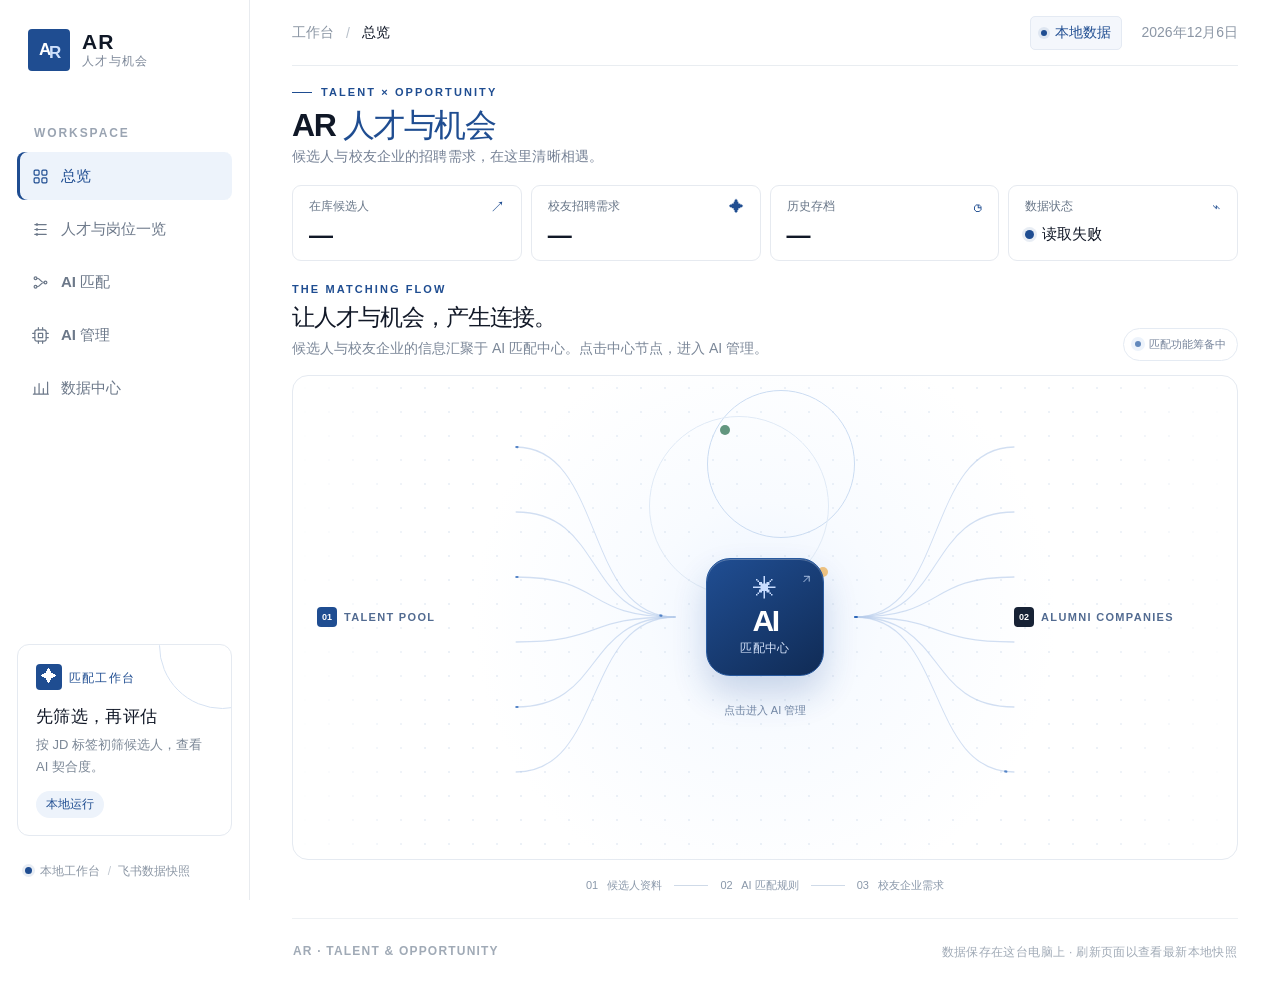
==== web/index.html @ 86b63c4d "核心部分已实现" ====
<!doctype html>
<html lang="zh-CN">
<head>
  <meta charset="utf-8">
  <meta name="viewport" content="width=device-width, initial-scale=1">
  <meta name="theme-color" content="#ffffff">
  <title>AR · 人才与机会</title>
  <meta name="description" content="在本地浏览飞书多维表格中的候选人与校友招聘需求。">
  <link rel="icon" href="favicon.svg" type="image/svg+xml">
  <link rel="stylesheet" href="styles.css">
  <link rel="stylesheet" href="theme.css">
  <script src="data.js" defer></script>
  <script src="app.js" defer></script>
  <script src="match.js" defer></script>
</head>
<body>
  <div class="app-shell">
    <aside class="sidebar" aria-label="站点导航">
      <div class="brand">
        <div class="brand-mark" aria-hidden="true"><span>A</span><span>R</span></div>
        <div class="brand-copy"><strong>AR</strong><span>人才与机会</span></div>
      </div>

      <div class="sidebar-section-label">WORKSPACE</div>
      <nav class="side-nav" aria-label="主要导航">
        <button class="nav-item active" id="navOverview" type="button" aria-current="page">
          <svg viewBox="0 0 24 24" aria-hidden="true"><rect x="3" y="3" width="7" height="7" rx="1.5"/><rect x="14" y="3" width="7" height="7" rx="1.5"/><rect x="3" y="14" width="7" height="7" rx="1.5"/><rect x="14" y="14" width="7" height="7" rx="1.5"/></svg>
          <span>总览</span>
        </button>
        <button class="nav-item" id="navDirectory" type="button">
          <svg viewBox="0 0 24 24" aria-hidden="true"><path d="M4 5h16M4 12h16M4 19h16"/><circle cx="7" cy="5" r="1"/><circle cx="7" cy="12" r="1"/><circle cx="7" cy="19" r="1"/></svg>
          <span>人才与岗位一览</span>
        </button>
        <button class="nav-item" id="navMatch" type="button">
          <svg viewBox="0 0 24 24" aria-hidden="true"><circle cx="5" cy="6" r="2"/><circle cx="5" cy="18" r="2"/><circle cx="19" cy="12" r="2"/><path d="M7 6c5 0 5 6 10 6M7 18c5 0 5-6 10-6"/></svg>
          <span>AI 匹配</span>
        </button>
        <button class="nav-item" id="navAI" type="button">
          <svg viewBox="0 0 24 24" aria-hidden="true"><rect x="4" y="4" width="16" height="16" rx="3"/><path d="M9 9h6v6H9zM9 1v3M15 1v3M9 20v3M15 20v3M1 9h3M1 15h3M20 9h3M20 15h3"/></svg>
          <span>AI 管理</span>
        </button>
        <button class="nav-item" id="navData" type="button">
          <svg viewBox="0 0 24 24" aria-hidden="true"><path d="M4 20V10M10 20V5M16 20v-8M22 20V3M2 20h21"/></svg>
          <span>数据中心</span>
        </button>
      </nav>

      <div class="sidebar-bottom">
        <div class="future-card"><span class="future-icon" aria-hidden="true">✦</span><span class="future-label">匹配工作台</span><strong>先筛选，再评估</strong><p>按 JD 标签初筛候选人，查看 AI 契合度。</p><span class="future-pill">本地运行</span></div>
        <div class="sidebar-foot"><span class="live-dot"></span> 本地工作台 <span class="foot-separator">/</span> 飞书数据快照</div>
      </div>
    </aside>

    <main class="main-content" id="mainContent">
      <header class="topbar"><div class="breadcrumb"><span>工作台</span><span class="breadcrumb-slash">/</span><strong>总览</strong></div><div class="topbar-right"><span class="local-tag"><span class="live-dot"></span> 本地数据</span><span class="today" id="todayLabel"></span></div></header>

      <div id="overviewView" class="page-view">
      <section class="intro" aria-labelledby="pageTitle">
        <div class="intro-overline"><span class="overline-rule"></span> TALENT × OPPORTUNITY</div>
        <div class="intro-content"><div><h1 id="pageTitle">AR <em>人才与机会</em></h1><p>候选人与校友企业的招聘需求，在这里清晰相遇。</p></div></div>
      </section>

      <section class="metrics" aria-label="数据概览">
        <div class="metric"><div class="metric-top"><span>在库候选人</span><span class="metric-symbol candidate-symbol" aria-hidden="true">↗</span></div><div class="metric-value" id="metricCandidates">—</div><div class="metric-foot">当前收集表</div></div>
        <div class="metric"><div class="metric-top"><span>校友招聘需求</span><span class="metric-symbol job-symbol" aria-hidden="true">✦</span></div><div class="metric-value" id="metricJobs">—</div><div class="metric-foot">校友 JD 收集表</div></div>
        <div class="metric"><div class="metric-top"><span>历史存档</span><span class="metric-symbol archive-symbol" aria-hidden="true">◷</span></div><div class="metric-value" id="metricArchive">—</div><div class="metric-foot">旧版候选人表</div></div>
        <div class="metric metric-sync"><div class="metric-top"><span>数据状态</span><span class="sync-wave" aria-hidden="true">⌁</span></div><div class="sync-state"><span class="sync-dot"></span><strong id="syncState">正在载入</strong></div><div class="metric-foot" id="syncTime">从本地快照读取</div></div>
      </section>

      <section class="flow-section" aria-labelledby="flowTitle">
        <div class="flow-heading"><div><div class="section-kicker">THE MATCHING FLOW</div><h2 id="flowTitle">让人才与机会，产生连接。</h2><p>候选人与校友企业的信息汇聚于 AI 匹配中心。点击中心节点，进入 AI 管理。</p></div><span class="flow-status"><span class="flow-status-dot"></span> 匹配功能筹备中</span></div>
        <div class="flow-canvas" aria-label="候选人、AI 匹配中心与校友企业的流程示意">
          <div class="flow-grid" aria-hidden="true"></div>
          <div class="flow-column flow-column-left"><div class="flow-column-label"><span class="flow-mini-symbol">01</span> TALENT POOL <span id="flowCandidateTotal"></span></div><div id="flowCandidateNodes" class="flow-node-list"></div></div>
          <svg class="flow-lines flow-lines-left" viewBox="0 0 260 410" preserveAspectRatio="none" aria-hidden="true"><path class="flow-line" d="M0 35 C 145 35, 110 205, 260 205"/><path class="flow-line" d="M0 100 C 145 100, 110 205, 260 205"/><path class="flow-line" d="M0 165 C 145 165, 110 205, 260 205"/><path class="flow-line" d="M0 230 C 145 230, 110 205, 260 205"/><path class="flow-line" d="M0 295 C 145 295, 110 205, 260 205"/><path class="flow-line" d="M0 360 C 145 360, 110 205, 260 205"/><path class="flow-pulse" d="M0 35 C 145 35, 110 205, 260 205"/><path class="flow-pulse delay-1" d="M0 165 C 145 165, 110 205, 260 205"/><path class="flow-pulse delay-2" d="M0 295 C 145 295, 110 205, 260 205"/></svg>
          <div class="flow-center"><div class="ai-orbit orbit-one"></div><div class="ai-orbit orbit-two"></div><button class="ai-core" id="openPrompt" type="button" aria-label="打开 AI 管理页面"><span class="ai-core-icon" aria-hidden="true">✳</span><strong>AI</strong><span>匹配中心</span><svg viewBox="0 0 24 24" aria-hidden="true"><path d="M7 17 17 7M8 7h9v9"/></svg></button><div class="ai-core-caption">点击进入 AI 管理</div></div>
          <svg class="flow-lines flow-lines-right" viewBox="0 0 260 410" preserveAspectRatio="none" aria-hidden="true"><path class="flow-line" d="M0 205 C 150 205, 115 35, 260 35"/><path class="flow-line" d="M0 205 C 150 205, 115 100, 260 100"/><path class="flow-line" d="M0 205 C 150 205, 115 165, 260 165"/><path class="flow-line" d="M0 205 C 150 205, 115 230, 260 230"/><path class="flow-line" d="M0 205 C 150 205, 115 295, 260 295"/><path class="flow-line" d="M0 205 C 150 205, 115 360, 260 360"/><path class="flow-pulse delay-1" d="M0 205 C 150 205, 115 100, 260 100"/><path class="flow-pulse delay-2" d="M0 205 C 150 205, 115 230, 260 230"/><path class="flow-pulse" d="M0 205 C 150 205, 115 360, 260 360"/></svg>
          <div class="flow-column flow-column-right"><div class="flow-column-label"><span class="flow-mini-symbol">02</span> ALUMNI COMPANIES <span id="flowJobTotal"></span></div><div id="flowJobNodes" class="flow-node-list"></div></div>
        </div>
        <div class="flow-caption"><span>01 &nbsp; 候选人资料</span><span class="flow-caption-rule"></span><span>02 &nbsp; AI 匹配规则</span><span class="flow-caption-rule"></span><span>03 &nbsp; 校友企业需求</span></div>
      </section>
      </div>

      <div id="directoryView" class="page-view" hidden>

      <section class="workspace-head" aria-labelledby="workspaceTitle"><div><div class="section-kicker">EXPLORE THE DATA</div><h2 id="workspaceTitle">人才与岗位一览</h2><p>浏览已同步到本地的飞书多维表格内容。</p></div><button class="refresh-button" type="button" id="refreshButton" title="检查飞书是否有更新"><svg viewBox="0 0 24 24" aria-hidden="true"><path d="M20 11a8 8 0 1 0-2 6M20 4v7h-7"/></svg><span class="refresh-label">检查飞书更新</span></button></section>

      <div class="notice" id="missingNotice" role="status" hidden></div>
      <div class="sync-feedback" id="syncFeedback" role="status" hidden></div>

      <section class="directory" aria-label="候选人与校友 JD">
        <div class="directory-panel candidates-panel" id="candidatesPanel">
          <div class="panel-heading"><div class="panel-heading-main"><span class="panel-icon candidate-icon" aria-hidden="true"><svg viewBox="0 0 24 24"><circle cx="12" cy="8" r="3.6"/><path d="M5.5 20c.6-3.5 2.8-5.4 6.5-5.4s5.9 1.9 6.5 5.4"/></svg></span><div><div class="panel-eyebrow">TALENT POOL</div><h3>候选人 <span class="heading-count" id="candidateHeadingCount">0</span></h3></div></div><div class="panel-heading-desc">发现有潜力的下一位伙伴</div></div>
          <div class="panel-controls"><div class="segmented" role="group" aria-label="候选人数据来源"><button type="button" class="segment active" data-candidate-tab="current" aria-pressed="true">当前候选人</button><button type="button" class="segment" data-candidate-tab="archive" aria-pressed="false">历史存档</button></div><label class="search-box"><svg viewBox="0 0 24 24" aria-hidden="true"><circle cx="10.8" cy="10.8" r="6.3"/><path d="m16 16 5 5"/></svg><input id="candidateSearch" type="search" placeholder="搜索姓名、地点、岗位…" autocomplete="off" aria-label="搜索候选人"></label></div>
          <div class="result-line"><span id="candidateResultLabel">正在加载</span><span class="result-dash"></span><span>点击卡片查看详情</span></div>
          <div class="card-list" id="candidateList"></div>
        </div>

        <div class="directory-panel jobs-panel" id="jobsPanel">
          <div class="panel-heading"><div class="panel-heading-main"><span class="panel-icon job-icon" aria-hidden="true"><svg viewBox="0 0 24 24"><rect x="4" y="7" width="16" height="13" rx="2"/><path d="M8.5 7V5.5a2 2 0 0 1 2-2h3a2 2 0 0 1 2 2V7M4 12.5h16"/></svg></span><div><div class="panel-eyebrow">ALUMNI OPPORTUNITIES</div><h3>校友 JD <span class="heading-count" id="jobHeadingCount">0</span></h3></div></div><div class="panel-heading-desc">来自校友企业的真实机会</div></div>
          <div class="panel-controls"><div class="job-filter-label"><span class="filter-line"></span>招聘需求列表</div><label class="search-box"><svg viewBox="0 0 24 24" aria-hidden="true"><circle cx="10.8" cy="10.8" r="6.3"/><path d="m16 16 5 5"/></svg><input id="jobSearch" type="search" placeholder="搜索公司、岗位、关键词…" autocomplete="off" aria-label="搜索校友 JD"></label></div>
          <div class="result-line"><span id="jobResultLabel">正在加载</span><span class="result-dash"></span><span>点击卡片查看详情</span></div>
          <div class="card-list" id="jobList"></div>
        </div>
      </section>
      </div>

      <div id="aiView" class="page-view ai-view" hidden>
        <section class="section-hero"><div class="section-kicker">AI WORKSPACE / CONFIGURATION</div><h1>AI 管理<span class="hero-blue-dot">.</span></h1><p>配置模型连接，并集中维护所有岗位的匹配规则。</p></section>
        <div class="ai-management-layout">
          <section class="ai-connection-card" aria-labelledby="aiConnectionTitle">
            <div class="ai-card-head"><span class="ai-card-number">01</span><div><h2 id="aiConnectionTitle">接入模型</h2><p>连接你的 AI 服务，选择用于后续分析的模型。</p></div></div>
            <form id="aiConfigForm" autocomplete="off">
              <label class="ai-field-label" for="aiBaseUrl">API 基础地址 <span>Base URL</span></label><input id="aiBaseUrl" class="ai-field" type="url" placeholder="https://你的服务域名/v1" spellcheck="false" autocomplete="url"><p class="ai-field-note">填写服务商提供的基础地址，通常以 /v1 结尾。</p>
              <label class="ai-field-label" for="aiApiKey">API Key <span id="aiKeyState" class="ai-key-state">未配置</span></label><div class="ai-key-wrap"><input id="aiApiKey" class="ai-field" type="password" placeholder="输入密钥以保存或替换" spellcheck="false" autocomplete="new-password"><button id="aiKeyToggle" type="button" aria-label="显示或隐藏 API Key">显示</button></div><p class="ai-field-note">密钥存入 Windows 凭据管理器，网页不会回显已保存的密钥。</p><label class="ai-clear-key"><input id="aiClearKey" type="checkbox">清除已保存的 API Key</label>
              <div class="ai-model-header"><label class="ai-field-label" for="aiModelSelect">选择模型 <span>Model ID</span></label><button id="aiFetchModels" type="button">获取模型列表 ↗</button></div><select id="aiModelSelect" class="ai-field"><option value="">请选择模型</option></select><button id="aiManualModelToggle" class="ai-manual-link" type="button">手动填写模型 ID</button><input id="aiManualModel" class="ai-field ai-manual-model" type="text" placeholder="输入服务商提供的模型 ID" spellcheck="false" maxlength="200" hidden><p class="ai-field-note">获取列表只读取模型目录，不发送候选人或 JD 数据。</p>
              <button id="aiConfigSave" class="ai-primary-button" type="submit">保存连接设置 <span aria-hidden="true">↗</span></button><div id="aiConfigStatus" class="ai-config-status" role="status"></div>
            </form>
          </section>
  <section class="prompt-dialog" id="promptDialog" aria-labelledby="promptTitle">
    <div class="prompt-dialog-inner">
      <div class="prompt-top"><span class="prompt-mark">✳</span></div>
      <div class="section-kicker">AI MATCHING / PROMPT STUDIO</div>
      <h2 id="promptTitle">为每条 JD 定义匹配规则。</h2>
      <p class="prompt-lead">最终提示词 = 公共提示词 + 当前 JD 专属提示词 + 飞书 JD 原文。进入岗位匹配工作台后，可对初筛候选人进行 AI 评估。</p>
      <div class="prompt-job-picker"><label for="promptJobSelect">当前岗位 JD</label><select id="promptJobSelect" aria-describedby="promptJobHint"></select><p id="promptJobHint">同一家企业的不同岗位分别保存专属提示词。</p></div>
      <div class="prompt-section-list">
        <section class="prompt-section"><div class="prompt-section-head"><span class="prompt-step">01</span><div><h3>公共提示词</h3><p>对所有岗位生效，用来定义统一的匹配原则与输出格式。</p></div><span class="prompt-scope">所有 JD 共用</span></div><textarea id="promptGlobalText" class="prompt-editor" spellcheck="false" aria-label="公共提示词"></textarea></section>
        <section class="prompt-section"><div class="prompt-section-head"><span class="prompt-step">02</span><div><h3>JD 专属提示词</h3><p>只对上方选中的这一条岗位 JD 生效，不与同企业其他岗位共用。</p></div><span class="prompt-scope">当前 JD 专用</span></div><textarea id="promptJobText" class="prompt-editor prompt-job-editor" spellcheck="false" placeholder="例如：这个岗位特别看重的经历、需要优先核实的条件……" aria-label="当前 JD 专属提示词"></textarea></section>
        <section class="prompt-section"><div class="prompt-section-head"><span class="prompt-step">03</span><div><h3>飞书 JD 原文</h3><p>直接读取本地同步的岗位内容；这里仅供核对，不能修改来源数据。</p></div><span class="prompt-scope prompt-scope-readonly">自动读取 · 只读</span></div><div class="prompt-source" id="promptJdSource" tabindex="0"></div><div class="prompt-split-tools"><button id="promptSplitToggle" type="button">同一栏有多个岗位？手动拆分 <span aria-hidden="true">↗</span></button><div id="promptSplitPanel" hidden><p>复制下一条岗位标题或其他独特开头文字，系统会从该位置拆成独立 JD，不修改飞书原文。</p><div class="prompt-split-row"><input id="promptSplitMarker" type="text" placeholder="粘贴下一条岗位的开头文字" aria-label="下一条岗位的开头文字"><button id="promptSplitApply" type="button">确认拆分</button></div><div class="prompt-split-status" id="promptSplitStatus" role="status"></div></div></div></section>
      </div>
      <details class="prompt-preview" id="promptPreview"><summary>查看最终拼接预览 <span>01 + 02 + 03</span></summary><pre id="promptCombined"></pre></details>
      <div class="prompt-actions"><span class="prompt-save-status" id="promptSaveStatus" role="status">修改仅保存在本机浏览器</span><button class="prompt-save" id="promptSave" type="button">保存设置 <span aria-hidden="true">↗</span></button></div>
    </div>
  </section>
        </div>
        <section class="tag-rules-card" id="tagRulesCard" aria-labelledby="tagRulesTitle"><div class="match-card-heading"><span class="ai-card-number">03</span><div><h2 id="tagRulesTitle">AI 打标签规则</h2><p>分别定义允许输出的标签和判定依据。规则变化后，再次检查标签时会重新分析。</p></div></div><div class="tag-rules-grid"><div class="tag-rule-column"><div class="tag-rule-column-head"><h3>候选人标签</h3><button id="candidateAddCategory" type="button" class="match-outline-button">＋ 新增分类</button></div><div id="candidateCategoryEditor" class="tag-category-editor"></div><label for="candidateTagInstructions">判定规则 <span>告诉 AI 如何归类；无证据时留空</span></label><textarea id="candidateTagInstructions" class="ai-field tag-rule-instructions" maxlength="3000"></textarea></div><div class="tag-rule-column"><div class="tag-rule-column-head"><h3>JD 标签</h3><button id="jobAddCategory" type="button" class="match-outline-button">＋ 新增分类</button></div><div id="jobCategoryEditor" class="tag-category-editor"></div><label for="jobTagInstructions">判定规则 <span>说明如何从岗位要求识别方向</span></label><textarea id="jobTagInstructions" class="ai-field tag-rule-instructions" maxlength="3000"></textarea></div></div><p class="tag-rules-hint">分类名称和标签内容都可修改。JD 与候选人的同名分类会用于自动初筛；每类中满足任一标签，不同类需同时满足。</p><div class="tag-rules-actions"><span id="tagRulesStatus" role="status">标签规则仅保存在当前浏览器</span><button id="tagRulesSave" type="button" class="prompt-save">保存标签规则 ↗</button></div></section>
      </div>

      <div id="matchView" class="page-view match-view" hidden>
        <section class="section-hero match-hero"><div class="section-kicker">AI MATCHING / JD WORKSPACE</div><h1>岗位匹配<span class="hero-blue-dot">.</span></h1><p id="matchJobLabel">选择一条 JD，先筛选，再对候选人进行 AI 评估。</p></section>
        <div class="match-toolbar"><button id="matchChangeJob" type="button" class="match-quiet-button">← 更换 JD</button><span id="matchJobTagStatus" class="match-toolbar-status">JD 标签待检查</span><button id="matchTagJob" type="button" class="match-outline-button">AI 为此 JD 打标签</button><button id="matchTagCandidates" type="button" class="match-outline-button">检查并补齐候选人标签</button><button id="matchApplyJobTags" type="button" class="match-outline-button">按 JD 标签初筛</button><button id="matchEditTagRules" type="button" class="match-outline-button">编辑标签规则 ↗</button></div>
        <div id="matchProgress" class="match-progress" role="status" hidden></div>
        <details id="matchTagProgressPanel" class="match-tag-progress" hidden><summary>查看打标签进度 <span id="matchTagProgressSummary">尚未开始</span></summary><div class="match-tag-progress-body"><div class="match-tag-progress-track"><progress id="matchTagProgressBar" max="1" value="0"></progress><strong id="matchTagProgressFraction">0 / 0</strong></div><p id="matchTagProgressCurrent">等待开始</p><div class="match-tag-progress-actions"><button id="matchStopTagging" type="button" class="match-stop-button" disabled>停止打标签</button><span>停止后不再请求后续记录；已发出的服务端请求可能仍会完成。</span></div><ol id="matchTagProgressLog" aria-label="打标签记录"></ol></div></details>
        <details id="matchEvalProgressPanel" class="match-tag-progress" hidden><summary>查看 AI 评估进度 <span id="matchEvalProgressSummary">尚未开始</span></summary><div class="match-tag-progress-body"><div class="match-tag-progress-track"><progress id="matchEvalProgressBar" max="1" value="0"></progress><strong id="matchEvalProgressFraction">0 / 0</strong></div><p id="matchEvalProgressCurrent">等待开始</p><div class="match-tag-progress-actions"><button id="matchStopEvaluation" type="button" class="match-stop-button" disabled>停止评估</button><span>停止后不再评估后续候选人；已发出的服务端请求可能仍会完成。</span></div><ol id="matchEvalProgressLog" aria-label="AI 评估记录"></ol></div></details>
        <div class="match-workspace">
          <aside class="match-filter-card"><div class="match-card-heading"><span class="ai-card-number">01</span><div><h2>代码初筛</h2><p>设置条件，即时从候选人库筛选。</p></div></div><label class="ai-field-label" for="matchKeyword">关键词</label><input id="matchKeyword" class="ai-field" type="search" placeholder="姓名、意向、标签…" autocomplete="off"><div id="matchFilterGroups"></div><button id="matchResetFilters" type="button" class="match-reset-button">清空条件</button><div class="match-filter-note">每类中满足任一标签；不同类别同时满足。未打标签的候选人不会命中标签条件。</div></aside>
          <section class="match-results-card"><div class="match-results-head"><div><div class="section-kicker">CANDIDATE SHORTLIST</div><h2>初筛结果 <span id="matchCount">0</span></h2><p>勾选候选人后，按当前 JD 的三段提示词进行深度评估。</p></div><button id="matchEvaluate" class="ai-primary-button" type="button">AI 评估所选 <span id="matchSelectedCount">0</span> 人 ↗</button></div><div class="match-table-wrap"><table class="match-table"><thead><tr><th><input id="matchSelectAll" type="checkbox" aria-label="全选当前筛选结果"></th><th>候选人</th><th>AI 标签</th><th>契合程度</th><th>评估依据</th></tr></thead><tbody id="matchRows"></tbody></table></div><div class="match-results-foot">星级是 AI 辅助判断；结果仅保存在本机，当前不会推送飞书。</div></section>
        </div>
      </div>

      <div id="dataView" class="page-view data-view" hidden>
        <section class="section-hero"><div class="section-kicker">DATA CENTER / PROCESS INSIGHTS</div><h1>数据中心<span class="hero-blue-dot">.</span></h1><p>招聘进程中的触达、反馈与结果，将在这里汇总。</p></section>
        <section class="data-empty-card" aria-labelledby="dataEmptyTitle"><div class="data-empty-art" aria-hidden="true"><span class="data-ring ring-a"></span><span class="data-ring ring-b"></span><span class="data-empty-icon">↗</span></div><div class="data-empty-kicker">THE SIGNALS WILL APPEAR HERE</div><h2 id="dataEmptyTitle">过程数据，正在等待接入。</h2><p>后续可在这里查看飞书机器人推荐后的触达、点击与反馈，以及候选人的筛选、面试和录用进展。</p><div class="data-empty-tags"><span>推荐触达</span><span>点击与反馈</span><span>筛选结果</span><span>面试进展</span></div></section>
      </div>
      <footer class="footer"><span>AR · TALENT & OPPORTUNITY</span><span>数据保存在这台电脑上 · 刷新页面以查看最新本地快照</span></footer>
    </main>
  </div>

  <div class="drawer-backdrop" id="drawerBackdrop" hidden></div>
  <aside class="detail-drawer" id="detailDrawer" aria-label="记录详情" aria-hidden="true" tabindex="-1"><div class="drawer-scroll"><div class="drawer-top"><span class="drawer-overline" id="drawerOverline">RECORD DETAIL</span><button class="drawer-close" type="button" id="drawerClose" aria-label="关闭详情"><svg viewBox="0 0 24 24" aria-hidden="true"><path d="M5 5l14 14M19 5 5 19"/></svg></button></div><div id="drawerContent"></div></div></aside>

  <div id="matchLaunchBackdrop" class="prompt-backdrop" hidden></div>
  <section id="matchLaunchModal" class="match-launch-modal" role="dialog" aria-modal="true" aria-labelledby="matchLaunchTitle" hidden><div class="match-launch-inner"><div class="prompt-top"><span class="prompt-mark">✳</span><button id="matchLaunchClose" type="button" class="prompt-close" aria-label="关闭匹配窗口">×</button></div><div class="section-kicker">AI MATCHING / START HERE</div><h2 id="matchLaunchTitle">从一条 JD 开始匹配。</h2><p>确认本次使用的三段提示词，然后进入初筛与深度评估。</p><label class="ai-field-label" for="matchLaunchJob">目标岗位 JD</label><select id="matchLaunchJob" class="ai-field"></select><div class="match-launch-parts"><label for="matchLaunchGlobal"><span>01</span> 公共提示词</label><textarea id="matchLaunchGlobal" class="match-launch-editor" spellcheck="false"></textarea><label for="matchLaunchSpecific"><span>02</span> JD 专属提示词</label><textarea id="matchLaunchSpecific" class="match-launch-editor" spellcheck="false" placeholder="这条岗位特别看重的要求…"></textarea><div class="match-launch-source-title"><span>03</span> 飞书 JD 原文 <small>自动读取 · 只读</small></div><div id="matchLaunchSummary" class="match-launch-summary"></div></div><div class="match-launch-actions"><button id="matchLaunchManage" type="button" class="match-quiet-button">进入 AI 管理 ↗</button><div class="match-launch-right"><span id="matchLaunchSaveStatus" role="status"></span><button id="matchLaunchStart" type="button" class="ai-primary-button">保存并开始匹配 <span aria-hidden="true">↗</span></button></div></div></div></section>

</body>
</html>
---- web/styles.css ----
:root{--ink:#193238;--muted:#72828a;--subtle:#9ba9ac;--line:#e7eae7;--paper:#f5f7f4;--white:#fff;--teal:#247869;--mint:#e6f2ec;--navy:#172e35;--navy2:#203e45;--blue:#eaf0f5;--blue-ink:#416a82;--shadow:0 18px 42px rgba(23,45,49,.07);font-family:"Segoe UI Variable","Segoe UI","Microsoft YaHei UI","Microsoft YaHei",sans-serif;color:var(--ink);font-synthesis:none}
*{box-sizing:border-box}html{scroll-behavior:smooth}body{margin:0;background:var(--paper);min-width:320px}button,input{font:inherit}button{cursor:pointer}svg{width:20px;height:20px;fill:none;stroke:currentColor;stroke-width:1.7;stroke-linecap:round;stroke-linejoin:round}a{color:inherit}button:focus-visible,input:focus-visible,a:focus-visible{outline:3px solid #6cbaaa;outline-offset:3px}
.app-shell{display:flex;min-height:100vh}.sidebar{width:232px;flex:none;background:var(--navy);color:#e9f0ef;min-height:100vh;position:sticky;top:0;align-self:flex-start;display:flex;flex-direction:column;padding:30px 17px 20px;z-index:5}.brand{display:flex;align-items:center;gap:12px;padding:0 11px 58px}.brand-mark{height:42px;width:42px;display:grid;place-items:center;position:relative;background:#e8f3ec;color:#22463e;border-radius:12px;font-weight:850;font-size:17px;letter-spacing:-.14em;transform:rotate(-4deg);box-shadow:0 8px 20px #0d20283b}.brand-mark span:first-child{transform:translateX(-5px)}.brand-mark span:last-child{position:absolute;transform:translate(5px,3px);color:#4b937d}.brand-copy{display:flex;flex-direction:column;gap:1px}.brand-copy strong{font-size:21px;letter-spacing:.05em;line-height:1}.brand-copy span{font-size:10px;color:#95b0ae;letter-spacing:.11em}.sidebar-section-label{font-size:10px;letter-spacing:.16em;font-weight:700;color:#71908e;padding:0 17px;margin-bottom:12px}.side-nav{display:grid;gap:5px}.nav-item{border:0;background:transparent;color:#9db4b5;display:flex;align-items:center;gap:12px;width:100%;min-height:45px;padding:0 15px;text-align:left;border-radius:10px;font-size:13px;font-weight:600;transition:background .18s,color .18s}.nav-item svg{width:17px;height:17px}.nav-item:hover{background:#28454c;color:#fff}.nav-item.active{background:#315750;color:#f6fbf6;box-shadow:inset 3px 0 #a7d9c0}.nav-count{margin-left:auto;color:#b0c3c1;font-size:11px;font-variant-numeric:tabular-nums}.sidebar-bottom{margin-top:auto}.future-card{background:linear-gradient(145deg,#24474b,#1f3b42 55%,#20393e);padding:19px 18px 17px;border-radius:14px;border:1px solid #3b5b5b;position:relative;overflow:hidden;margin-bottom:27px}.future-card:after{content:"";position:absolute;width:125px;height:125px;border:1px solid #7ca9a044;border-radius:50%;right:-55px;top:-63px}.future-icon{display:inline-grid;place-items:center;width:26px;height:26px;border-radius:8px;background:#c7e9cf;color:#316a5d;font-size:16px;margin-right:7px}.future-label{font-size:10px;color:#a6ccc1;letter-spacing:.1em}.future-card strong{display:block;font-size:15px;margin:15px 0 6px;letter-spacing:.02em}.future-card p{font-size:11px;color:#a9bfbd;margin:0 0 13px;line-height:1.7}.future-pill{display:inline-block;font-size:10px;background:#385e5c;color:#b9d9c9;border-radius:20px;padding:5px 10px}.sidebar-foot{color:#86a19f;font-size:10px;padding:0 8px;white-space:nowrap}.live-dot,.sync-dot{display:inline-block;width:7px;height:7px;border-radius:50%;background:#73c09c;box-shadow:0 0 0 3px #73c09c20;vertical-align:1px;margin-right:5px}.foot-separator{margin:0 4px;color:#5d7a7d}
.main-content{min-width:0;flex:1;padding:0 42px 0;max-width:1800px;margin:0 auto}.topbar{height:66px;display:flex;align-items:center;justify-content:space-between;border-bottom:1px solid #e8ece8}.breadcrumb{font-size:12px;color:#8b9998;display:flex;align-items:center;gap:12px}.breadcrumb strong{color:#334a4d;font-weight:650}.breadcrumb-slash{color:#bdc9c6}.topbar-right{display:flex;align-items:center;gap:19px}.local-tag{font-size:11px;color:#607674;background:#eaf0eb;border:1px solid #e0e8e1;border-radius:20px;padding:7px 10px;font-weight:650}.local-tag .live-dot{width:6px;height:6px}.today{font-size:11px;color:#99a4a4}.intro{padding:36px 39px 31px;background:linear-gradient(115deg,#e7f1e9 0%,#eef4ed 50%,#f0f3ed 100%);border-radius:17px;margin-top:23px;min-height:218px;position:relative;overflow:hidden;border:1px solid #e1ebe2}.intro:before{content:"";position:absolute;right:16%;bottom:-90px;width:220px;height:220px;border-radius:50%;background:#e0e9e1aa;filter:blur(5px)}.intro-overline{font-size:10px;font-weight:750;color:#4b8570;letter-spacing:.22em;display:flex;gap:9px;align-items:center}.overline-rule{width:20px;height:1px;background:#5f977e}.intro-content{display:flex;align-items:center;justify-content:space-between;position:relative}.intro h1{font-size:clamp(25px,3vw,38px);letter-spacing:-.035em;line-height:1.38;margin:18px 0 9px;font-weight:760}.intro h1 em{color:#3f8069;font-style:normal}.intro p{font-size:12px;color:#70887e;margin:0;letter-spacing:.02em}.intro-ornament{position:absolute;width:210px;height:175px;right:34px;top:-5px}.orbit{position:absolute;border-radius:50%;border:1px solid #7aa59285}.orbit-one{width:160px;height:160px;right:0;top:-22px}.orbit-two{width:108px;height:108px;right:26px;top:4px;border-color:#7aa5925f}.orbit-one:before,.orbit-two:after{content:"";position:absolute;width:10px;height:10px;border-radius:50%;background:#62967f}.orbit-one:before{left:12px;top:34px}.orbit-two:after{right:0;bottom:18px;background:#f2c581}.orbit-star{position:absolute;right:65px;top:38px;color:#68977b;font-size:63px;font-weight:200}.metrics{display:grid;grid-template-columns:repeat(4,minmax(0,1fr));gap:12px;margin-top:17px}.metric{background:#fff;border:1px solid #e8ece8;border-radius:14px;padding:18px 20px 15px;min-height:117px;box-shadow:0 4px 14px #20383505}.metric-top{display:flex;align-items:center;justify-content:space-between;color:#7e8d8d;font-size:11px;font-weight:650}.metric-symbol{font-size:20px;line-height:1}.candidate-symbol{color:#6fae8f}.job-symbol{color:#7391af}.archive-symbol{color:#c4a883}.metric-value{font-size:30px;line-height:1;font-weight:750;margin:14px 0 10px;font-variant-numeric:tabular-nums;letter-spacing:-.05em}.metric-foot{font-size:10px;color:#a1acac}.sync-wave{font-size:26px;color:#9ebeb2;line-height:16px}.sync-state{display:flex;align-items:center;gap:8px;font-size:15px;margin:19px 0 12px;white-space:nowrap}.sync-dot{width:9px;height:9px;margin:0}.sync-state strong{font-size:15px;font-weight:700}.workspace-head{display:flex;justify-content:space-between;align-items:flex-end;margin:35px 1px 19px}.section-kicker{font-size:10px;color:#76a38e;letter-spacing:.19em;font-weight:750;margin-bottom:7px}.workspace-head h2{font-size:22px;letter-spacing:-.025em;margin:0 0 4px}.workspace-head p{font-size:11px;color:#95a3a2;margin:0}.refresh-button{display:flex;align-items:center;gap:7px;background:#fff;border:1px solid #dce5df;border-radius:9px;padding:9px 12px;color:#4c7065;font-size:11px;font-weight:700;box-shadow:0 3px 10px #213a3608;transition:transform .18s,border-color .18s}.refresh-button:hover{transform:translateY(-1px);border-color:#91bba8}.refresh-button svg{width:14px;height:14px}.notice{padding:12px 16px;background:#fff6e7;border:1px solid #eed9b0;border-radius:10px;color:#8a6234;font-size:12px;line-height:1.6;margin-bottom:15px}.notice[hidden]{display:none}.directory{display:grid;grid-template-columns:repeat(2,minmax(0,1fr));gap:16px;align-items:start}.directory-panel{min-width:0;background:#fff;border:1px solid #e5ebe7;border-radius:15px;overflow:hidden;box-shadow:var(--shadow)}.panel-heading{display:flex;justify-content:space-between;align-items:center;padding:22px 22px 20px;border-bottom:1px solid #eef0ef;gap:10px}.panel-heading-main{display:flex;align-items:center;gap:12px}.panel-icon{display:grid;place-items:center;width:42px;height:42px;border-radius:12px}.panel-icon svg{width:22px;height:22px}.candidate-icon{background:#e4f2e9;color:#4d9171}.job-icon{background:#e9f0f8;color:#537a9a}.panel-eyebrow{font-size:9px;letter-spacing:.17em;font-weight:800;color:#9aadaa;margin-bottom:4px}.jobs-panel .panel-eyebrow{color:#9aaebf}.panel-heading h3{font-size:17px;margin:0;letter-spacing:-.02em}.heading-count{font-size:11px;color:#789b88;font-weight:650;background:#e8f2eb;border-radius:20px;padding:3px 7px;vertical-align:2px;margin-left:3px}.jobs-panel .heading-count{background:#eaf0f6;color:#6d8aa2}.panel-heading-desc{font-size:10px;color:#9eabaa;white-space:nowrap}.panel-controls{padding:15px 20px 12px;display:flex;align-items:center;justify-content:space-between;gap:10px;min-height:67px}.segmented{display:flex;align-items:center;background:#f3f5f2;border-radius:8px;padding:3px;gap:1px;flex:none}.segment{background:transparent;border:0;border-radius:6px;color:#94a09e;font-size:10px;font-weight:700;padding:7px 9px;white-space:nowrap}.segment.active{background:#fff;color:#3d7163;box-shadow:0 2px 8px #18373512}.job-filter-label{font-size:10px;font-weight:750;color:#7f9aab;white-space:nowrap;display:flex;align-items:center;gap:7px}.filter-line{width:13px;height:2px;background:#79a2ba;border-radius:3px}.search-box{border:1px solid #e5eae7;border-radius:8px;display:flex;align-items:center;gap:7px;padding:0 10px;min-width:0;width:198px;height:34px;color:#a7b4b2;background:#fff;transition:border-color .18s,box-shadow .18s}.search-box:focus-within{border-color:#81ae9e;box-shadow:0 0 0 3px #96cbb031}.search-box svg{width:15px;height:15px;flex:none}.search-box input{border:0;outline:0;min-width:0;width:100%;background:transparent;font-size:10px;color:var(--ink)}.search-box input::placeholder{color:#b5bdbd}.result-line{display:flex;align-items:center;gap:10px;padding:0 22px 10px;color:#a7b1b0;font-size:10px;white-space:nowrap}.result-line span:first-child{font-weight:700;color:#819492}.result-dash{height:1px;background:#e4eae6;flex:1}.card-list{padding:0 13px 13px;display:grid;gap:8px;max-height:690px;overflow:auto;scrollbar-color:#d5e2dc transparent;scrollbar-width:thin}.record-card{position:relative;width:100%;border:1px solid #e8ede9;background:#fff;border-radius:10px;padding:16px 17px 14px;text-align:left;color:var(--ink);transition:transform .18s,box-shadow .18s,border-color .18s}.record-card:hover{transform:translateY(-2px);border-color:#bcd4c6;box-shadow:0 8px 20px #1a423410}.record-card:active{transform:translateY(0)}.jobs-panel .record-card:hover{border-color:#bed0df;box-shadow:0 8px 20px #27486011}.card-top{display:flex;align-items:flex-start;justify-content:space-between;gap:10px}.card-heading{display:flex;align-items:center;gap:11px;min-width:0}.avatar{width:36px;height:36px;border-radius:10px;display:grid;place-items:center;flex:none;background:linear-gradient(140deg,#e4eee3,#cfe5db);color:#417c68;font-weight:750;font-size:14px}.job-avatar{background:linear-gradient(145deg,#e9eff4,#d6e5ed);color:#5b8199}.card-title-wrap{min-width:0}.card-title{font-size:13px;font-weight:750;white-space:nowrap;text-overflow:ellipsis;overflow:hidden;margin:0 0 3px}.card-subtitle{font-size:10px;color:#92a19d;overflow:hidden;text-overflow:ellipsis;white-space:nowrap}.card-arrow{font-size:19px;line-height:1;color:#aabdb4;margin-top:4px;transition:transform .18s}.record-card:hover .card-arrow{transform:translate(2px,-2px);color:#5f987d}.jobs-panel .record-card:hover .card-arrow{color:#668aa4}.card-summary{font-size:11px;line-height:1.6;color:#667a7a;margin:12px 0 10px;display:-webkit-box;-webkit-line-clamp:2;-webkit-box-orient:vertical;overflow:hidden;min-height:17px}.card-tags{display:flex;flex-wrap:wrap;gap:5px;margin-bottom:11px}.card-tag{font-size:9px;padding:4px 7px;border-radius:5px;background:#eff5f0;color:#5d9072;max-width:145px;white-space:nowrap;overflow:hidden;text-overflow:ellipsis}.jobs-panel .card-tag{background:#edf3f8;color:#62849b}.card-bottom{display:flex;align-items:center;justify-content:space-between;border-top:1px solid #f0f2f0;padding-top:10px;color:#a1aeaa;font-size:9px;gap:10px}.card-bottom span{display:flex;align-items:center;gap:4px}.card-bottom svg{width:12px;height:12px}.empty-state{text-align:center;border:1px dashed #dbe5df;background:#fafcf9;border-radius:10px;padding:43px 16px;margin:0 1px 2px;color:#899b97}.empty-icon{font-size:24px;color:#b0c7b9;margin-bottom:7px}.empty-state strong{display:block;font-size:12px;color:#657d75;margin-bottom:5px}.empty-state p{font-size:10px;line-height:1.6;margin:0}.footer{display:flex;justify-content:space-between;gap:15px;padding:25px 1px 28px;color:#a2aeab;font-size:9px;letter-spacing:.03em}.footer span:first-child{font-weight:750;letter-spacing:.1em}
.drawer-backdrop{position:fixed;inset:0;background:#10282b77;z-index:20;opacity:0;transition:opacity .25s}.drawer-backdrop.visible{opacity:1}.drawer-backdrop[hidden]{display:none}.detail-drawer{position:fixed;top:0;right:0;height:100vh;width:min(540px,100vw);background:#fff;z-index:21;box-shadow:-18px 0 52px #0b282e26;transform:translateX(102%);transition:transform .3s ease;visibility:hidden}.detail-drawer.open{transform:translateX(0);visibility:visible}.drawer-scroll{height:100%;overflow:auto;padding:27px 33px 35px}.drawer-top{display:flex;justify-content:space-between;align-items:center;margin-bottom:27px}.drawer-overline{color:#8ca9a0;font-size:10px;letter-spacing:.18em;font-weight:800}.drawer-close{width:31px;height:31px;border:1px solid #e4eae6;background:#fff;border-radius:8px;display:grid;place-items:center;color:#748984}.drawer-close:hover{background:#f1f7f3}.drawer-close svg{width:15px;height:15px}.drawer-hero{display:flex;align-items:center;gap:15px;padding-bottom:24px;border-bottom:1px solid #e9eee9}.drawer-avatar{height:55px;width:55px;border-radius:14px;font-size:22px}.drawer-kind{font-size:10px;color:#87a398;font-weight:750;letter-spacing:.08em;margin-bottom:5px}.drawer-title{font-size:24px;line-height:1.35;margin:0 0 3px;letter-spacing:-.03em}.drawer-subtitle{font-size:12px;color:#829694;margin:0;line-height:1.5}.drawer-section-title{font-size:11px;letter-spacing:.11em;font-weight:800;color:#829e95;margin:26px 0 10px}.drawer-field{padding:14px 0;border-bottom:1px solid #edf0ee}.drawer-field-label{font-size:10px;color:#9aa9a5;margin-bottom:7px;line-height:1.5}.drawer-field-value{font-size:12px;line-height:1.75;color:#304b4e;white-space:pre-wrap;overflow-wrap:anywhere}.drawer-field-value.long{line-height:1.85}.attachment-row{display:flex;gap:10px;align-items:center;justify-content:space-between;padding:12px;border:1px solid #e4ebe6;border-radius:9px;margin-bottom:8px;text-decoration:none;background:#f9fbf9;transition:border-color .18s,background .18s}.attachment-row:hover{background:#f0f7f1;border-color:#a9cdb9}.attachment-left{display:flex;align-items:center;gap:10px;min-width:0}.attachment-icon{width:30px;height:30px;border-radius:7px;display:grid;place-items:center;background:#e6f1e9;color:#5f9473;font-size:13px;flex:none}.attachment-name{font-size:11px;color:#3d5b56;font-weight:700;white-space:nowrap;overflow:hidden;text-overflow:ellipsis}.attachment-size{font-size:9px;color:#9eadab;margin-top:3px}.attachment-open{font-size:17px;color:#8eaaa1}.drawer-meta{margin-top:25px;font-size:10px;color:#b1bdb8}
@media(max-width:1250px){.main-content{padding:0 24px}.panel-heading-desc{display:none}.panel-controls{flex-wrap:wrap}.search-box{width:100%}.job-filter-label{min-height:27px}.segmented{width:100%}.segment{flex:1}.directory{gap:12px}}
@media(max-width:900px){.sidebar{width:72px;padding:23px 10px}.brand{padding:0 5px 52px}.brand-copy,.sidebar-section-label,.nav-item span,.sidebar-bottom{display:none}.nav-item{justify-content:center;padding:0}.nav-item svg{width:20px;height:20px}.main-content{padding:0 22px}.metrics{grid-template-columns:repeat(2,minmax(0,1fr))}.directory{grid-template-columns:1fr}.card-list{max-height:480px}.panel-controls{flex-wrap:nowrap}.search-box{width:220px}.segmented{width:auto}.segment{flex:initial}}
@media(max-width:600px){.app-shell{display:block}.sidebar{position:sticky;top:0;width:100%;height:57px;min-height:0;padding:8px 17px;flex-direction:row;align-items:center;justify-content:space-between}.brand{padding:0;gap:6px}.brand-mark{width:32px;height:32px;font-size:13px;border-radius:9px}.brand-copy{display:flex}.brand-copy strong{font-size:16px}.brand-copy span{font-size:8px}.side-nav{display:flex;gap:2px}.nav-item{width:34px;min-height:34px}.nav-item svg{width:16px;height:16px}.main-content{padding:0 15px}.topbar{height:50px}.today{display:none}.intro{padding:27px 24px;min-height:178px;margin-top:15px}.intro h1{font-size:25px}.intro-ornament{right:-95px;opacity:.5}.intro p{font-size:11px;max-width:240px;line-height:1.6}.metrics{gap:8px;margin-top:10px}.metric{min-height:100px;padding:14px}.metric-value{font-size:25px;margin:11px 0 8px}.metric-top{font-size:10px}.sync-state{margin:15px 0 11px}.sync-state strong{font-size:12px}.workspace-head{margin-top:27px}.workspace-head h2{font-size:19px}.workspace-head p{font-size:10px;line-height:1.5}.refresh-button{font-size:0;padding:9px}.refresh-button svg{width:16px;height:16px}.panel-heading{padding:17px}.panel-controls{padding:12px 13px;flex-wrap:wrap}.segmented{width:100%}.segment{flex:1}.job-filter-label{display:none}.search-box{width:100%}.result-line{padding:0 15px 10px}.card-list{padding:0 9px 9px}.footer{flex-direction:column;gap:5px;padding:22px 0}.drawer-scroll{padding:23px 22px}}
@media(prefers-reduced-motion:reduce){html{scroll-behavior:auto}*,*:before,*:after{transition:none!important;animation:none!important}}
---- web/theme.css ----
/* AR workspace — white, ink and PlusLink blue. The base sheet keeps layout and
   responsive behavior; this layer owns the visual language. */
:root {
  --ink: #111827;
  --muted: #697586;
  --subtle: #95a0af;
  --line: #e7ebf0;
  --paper: #ffffff;
  --white: #ffffff;
  --teal: #1f4d91;
  --mint: #eef3fa;
  --navy: #111827;
  --navy2: #1f4d91;
  --blue: #eef3fa;
  --blue-ink: #1f4d91;
  --shadow: none;
}

body { background: #fff; color: #111827; }
button:focus-visible, input:focus-visible, a:focus-visible { outline-color: #1f4d91; }

/* Navigation reads like a clean product rail, with one strong blue marker. */
.sidebar {
  background: #fff;
  color: #111827;
  border-right: 1px solid #e8ebef;
  padding-top: 29px;
}
.brand { padding-bottom: 55px; }
.brand-mark {
  background: #1f4d91;
  color: #fff;
  border-radius: 4px;
  box-shadow: none;
  transform: none;
  letter-spacing: -.12em;
}
.brand-mark span:last-child { color: #cfe0fa; }
.brand-copy strong { color: #101827; font-weight: 780; }
.brand-copy span { color: #7c8798; }
.sidebar-section-label { color: #9aa4b2; }
.nav-item { color: #6c7889; border-radius: 8px; }
.nav-item:hover { color: #18345c; background: #f4f7fb; }
.nav-item.active {
  background: #edf3fb;
  color: #1f4d91;
  box-shadow: inset 3px 0 #1f4d91;
}
.nav-count { color: #7a8799; }
.nav-item.active .nav-count { color: #1f4d91; }
.future-card {
  background: #fff;
  border: 1px solid #e5eaf1;
  border-radius: 12px;
  box-shadow: none;
}
.future-card:after { border-color: #d6e2f2; }
.future-icon { background: #1f4d91; color: #fff; border-radius: 4px; }
.future-label { color: #1f4d91; }
.future-card strong { color: #111827; }
.future-card p { color: #7b8796; }
.future-pill { background: #edf3fb; color: #1f4d91; }
.sidebar-foot { color: #8c97a5; }
.foot-separator { color: #c1c8d1; }
.live-dot, .sync-dot { background: #1f4d91; box-shadow: 0 0 0 3px #1f4d911a; }

/* Spacious, white introduction inspired by the reference's restraint. */
.main-content { max-width: 1660px; }
.topbar { border-bottom-color: #e9edf1; }
.breadcrumb { color: #8a95a3; }
.breadcrumb strong { color: #111827; }
.breadcrumb-slash { color: #b8c0ca; }
.local-tag {
  color: #1f4d91;
  background: #f4f7fc;
  border-color: #e4eaf3;
  border-radius: 5px;
}
.today { color: #8b96a5; }
.intro {
  min-height: 205px;
  margin-top: 12px;
  padding: 38px 24px 31px;
  background: #fff;
  border: 0;
  border-bottom: 1px solid #e9edf2;
  border-radius: 0;
  text-align: center;
}
.intro:before, .intro-ornament { display: none; }
.intro-overline { justify-content: center; color: #1f4d91; letter-spacing: .19em; }
.overline-rule { background: #1f4d91; }
.intro-content { justify-content: center; }
.intro h1 {
  margin: 19px 0 10px;
  color: #101827;
  font-size: clamp(32px, 3.25vw, 48px);
  font-weight: 800;
  letter-spacing: -.045em;
  line-height: 1.2;
}
.intro h1 em { color: #1f4d91; }
.intro p { color: #758195; font-size: 13px; letter-spacing: .01em; }

/* Counters are plain, architectural tiles with restrained blue details. */
.metrics { gap: 13px; margin-top: 24px; }
.metric {
  border-color: #e6eaf0;
  border-radius: 12px;
  padding: 20px 22px 18px;
  min-height: 127px;
  box-shadow: none;
}
.metric-top { color: #687688; font-size: 12px; }
.metric-symbol, .candidate-symbol, .job-symbol, .archive-symbol, .sync-wave { color: #1f4d91; }
.metric-value { color: #111827; font-size: 34px; }
.metric-foot { color: #9aa4b0; }
.sync-state strong { color: #111827; }

.workspace-head { margin-top: 39px; margin-bottom: 20px; }
.section-kicker { color: #1f4d91; }
.workspace-head h2 { color: #111827; font-size: 24px; }
.workspace-head p { color: #8b97a5; font-size: 12px; }
.refresh-button {
  color: #fff;
  background: #111827;
  border-color: #111827;
  border-radius: 8px;
  box-shadow: none;
  padding: 10px 15px;
  font-size: 11px;
}
.refresh-button:hover { background: #1f4d91; border-color: #1f4d91; }
.refresh-button:disabled { opacity: .55; cursor: wait; }
.notice { color: #7d522b; background: #fffaf3; border-color: #eedfc7; }
.sync-feedback { margin: 0 0 15px; padding: 12px 15px; border: 1px solid #d7e4f5; border-radius: 8px; background: #f3f7fd; color: #1f4d91; font-size: 12px; line-height: 1.6; }
.sync-feedback.error { border-color: #eedfc7; background: #fffaf3; color: #80572f; }
.sync-feedback[hidden] { display: none; }

/* Equal white columns keep people and positions in the same visual hierarchy. */
.directory { gap: 18px; }
.directory-panel { border-color: #e6eaf0; border-radius: 14px; box-shadow: none; }
.panel-heading { padding: 23px 23px 21px; border-bottom-color: #edf0f4; }
.panel-icon { width: 42px; height: 42px; border-radius: 8px; }
.candidate-icon { background: #1f4d91; color: #fff; }
.job-icon { background: #111827; color: #fff; }
.panel-eyebrow, .jobs-panel .panel-eyebrow { color: #5775a2; }
.panel-heading h3 { color: #111827; font-size: 18px; }
.heading-count, .jobs-panel .heading-count {
  color: #1f4d91;
  background: #edf3fb;
  border-radius: 5px;
  padding: 3px 7px;
}
.panel-heading-desc { color: #98a3b1; }
.panel-heading-desc { font-size: 11px; }
.segmented { background: #f4f6f9; border-radius: 7px; }
.segment { color: #8490a0; border-radius: 5px; }
.segment { font-size: 11px; }
.segment.active { color: #1f4d91; box-shadow: 0 1px 4px #182f551a; }
.job-filter-label { color: #536d94; }
.filter-line { background: #1f4d91; }
.search-box { border-color: #e3e8ee; border-radius: 7px; color: #95a1b0; }
.search-box:focus-within { border-color: #1f4d91; box-shadow: 0 0 0 3px #1f4d9118; }
.search-box input::placeholder { color: #a8b1bc; }
.search-box input { font-size: 11px; }
.result-line { color: #9da7b3; font-size: 11px; }
.result-line span:first-child { color: #657487; }
.result-dash { background: #e9edf1; }
.card-list { scrollbar-color: #d9e0e9 transparent; }
.card-list { grid-template-columns: minmax(0, 1fr); overflow-x: hidden; }
.record-card {
  border-color: #e7ebf0;
  border-radius: 10px;
  box-shadow: none;
  min-width: 0;
  overflow: hidden;
}
.card-top { min-width: 0; }
.card-heading { flex: 1; overflow: hidden; }
.card-title-wrap { display: block; flex: 1; min-width: 0; overflow: hidden; }
.card-title, .card-subtitle { display: block; }
.card-arrow { flex: none; }
.record-card:hover, .jobs-panel .record-card:hover {
  border-color: #91acd1;
  box-shadow: 0 9px 24px #1f4d910d;
}
.avatar, .job-avatar { background: #eaf0f9; color: #1f4d91; border-radius: 7px; }
.card-title { color: #111827; font-size: 14px; }
.card-subtitle { color: #8b98a7; font-size: 11px; }
.card-arrow, .record-card:hover .card-arrow, .jobs-panel .record-card:hover .card-arrow { color: #1f4d91; }
.card-summary { color: #647183; font-size: 12px; }
.card-tag, .jobs-panel .card-tag { color: #315f9e; background: #edf3fb; border-radius: 4px; font-size: 10px; }
.card-bottom { border-top-color: #eef1f4; color: #9ba5b2; font-size: 10px; }
.empty-state { border-color: #dce4ee; background: #fbfcfe; color: #8493a5; }
.empty-icon { color: #8aa4c8; }
.empty-state strong { color: #4a617e; }
.footer { color: #a0aab6; border-top: 1px solid #eef1f4; margin-top: 25px; }

/* Detail view uses the same lines and blue links. */
.drawer-backdrop { background: #11182777; }
.detail-drawer { box-shadow: -18px 0 52px #10182824; }
.drawer-overline, .drawer-kind, .drawer-section-title { color: #1f4d91; }
.drawer-close { border-color: #e2e7ed; color: #6d7b8c; }
.drawer-close:hover { background: #eef3fa; }
.drawer-hero { border-bottom-color: #e8edf2; }
.drawer-title { color: #111827; }
.drawer-subtitle { color: #748397; }
.drawer-field { border-bottom-color: #edf0f3; }
.drawer-field-label { color: #8896a7; }
.drawer-field-value { color: #273347; font-size: 13px; }
.attachment-row { border-color: #e2e8f1; background: #fafcff; }
.attachment-row:hover { border-color: #a9bfdd; background: #f1f5fb; }
.attachment-icon { background: #e7effa; color: #1f4d91; }
.attachment-name { color: #1f4d91; }
.attachment-size { color: #9aa6b5; }
.attachment-open { color: #1f4d91; }
.drawer-meta { color: #a2acb9; }

@media (max-width: 900px) {
  .sidebar { border-right-color: #e8ebef; }
  .brand { padding: 0 5px 52px; }
  .intro { min-height: 185px; }
}
@media (max-width: 600px) {
  .sidebar { border-right: 0; border-bottom: 1px solid #e8ebef; padding: 8px 17px; }
  .brand { padding: 0; }
  .intro { margin-top: 4px; min-height: 165px; padding: 31px 12px 27px; }
  .intro h1 { font-size: 29px; }
  .intro p { max-width: none; font-size: 11px; }
  .metric { min-height: 105px; }
  .workspace-head { margin-top: 29px; }
  .refresh-button { padding: 9px; }
  .panel-heading { padding: 17px; }
}

/* Overview and matching map */
.page-view[hidden], .prompt-dialog[hidden], .prompt-backdrop[hidden] { display: none !important; }
.sidebar .nav-item { min-width: 0; }
.sidebar .nav-item span:nth-child(2) { white-space: nowrap; }
.flow-section { margin-top: 44px; }
.flow-heading { display: flex; justify-content: space-between; align-items: flex-end; gap: 20px; margin-bottom: 24px; }
.flow-heading h2 { margin: 8px 0 8px; font-size: clamp(22px, 2vw, 30px); letter-spacing: -.045em; font-weight: 790; color: #111827; }
.flow-heading p { margin: 0; color: #7b8798; font-size: 12px; line-height: 1.7; }
.flow-status { display: inline-flex; align-items: center; gap: 8px; padding: 8px 11px; border: 1px solid #e5ebf3; border-radius: 99px; color: #75839a; font-size: 10px; white-space: nowrap; background: #fff; }
.flow-status-dot { width: 6px; height: 6px; border-radius: 50%; background: #6389bc; box-shadow: 0 0 0 4px #edf3fb; }
.flow-canvas { position: relative; display: grid; grid-template-columns: minmax(160px, 1fr) minmax(70px, .8fr) 180px minmax(70px, .8fr) minmax(160px, 1fr); align-items: center; min-height: 505px; overflow: hidden; padding: 28px 27px; border: 1px solid #e5eaf1; border-radius: 16px; background: radial-gradient(circle at 50% 50%, #edf4ff 0, #f8fbff 22%, #fff 55%); }
.flow-grid { position: absolute; inset: 0; opacity: .38; background-image: radial-gradient(#cfdcec 1px, transparent 1px); background-size: 24px 24px; mask-image: linear-gradient(90deg, transparent, #000 14%, #000 86%, transparent); pointer-events: none; }
.flow-column, .flow-center, .flow-lines { position: relative; z-index: 1; min-width: 0; }
.flow-column-label { height: 33px; display: flex; align-items: center; gap: 7px; color: #526b91; font-size: 9px; font-weight: 800; letter-spacing: .12em; white-space: nowrap; }
.flow-column-label > span:last-child { margin-left: auto; color: #97a5b7; font-weight: 650; letter-spacing: 0; }
.flow-mini-symbol { display: grid; place-items: center; width: 20px; height: 20px; color: #fff; background: #1f4d91; border-radius: 4px; font-size: 9px; letter-spacing: 0; }
.flow-column-right .flow-mini-symbol { background: #172235; }
.flow-node-list { display: grid; gap: 10px; }
.flow-node { display: flex; align-items: center; gap: 9px; width: 100%; height: 55px; padding: 7px 9px; border: 1px solid #dfe7f2; border-radius: 9px; background: #fff; box-shadow: 0 5px 18px #1f4d9108; text-align: left; color: #16243a; animation: nodeFloat 5.5s ease-in-out infinite; animation-delay: calc(var(--node-order) * -.7s); transition: border-color .2s, box-shadow .2s, background .2s; }
button.flow-node:hover { border-color: #83a7d6; box-shadow: 0 9px 22px #1f4d911b; background: #fafdff; }
button.flow-node:focus-visible { outline: 2px solid #1f4d91; outline-offset: 2px; }
.flow-node-job { animation-delay: calc(var(--node-order) * -.8s - 2s); }
.flow-node-avatar { display: grid; place-items: center; flex: none; width: 34px; height: 34px; border-radius: 7px; background: #eaf1fb; color: #1f4d91; font-weight: 800; font-size: 12px; }
.flow-node-job .flow-node-avatar { background: #e9edf3; color: #26354a; }
.flow-node-text { display: block; min-width: 0; flex: 1; }
.flow-node-text strong, .flow-node-text small { display: block; overflow: hidden; text-overflow: ellipsis; white-space: nowrap; }
.flow-node-text strong { font-size: 11px; font-weight: 760; }
.flow-node-text small { margin-top: 3px; color: #98a5b4; font-size: 9px; }
.flow-node-arrow { color: #8fa8c8; opacity: 0; transition: opacity .2s; }
.flow-node:hover .flow-node-arrow { opacity: 1; }
.flow-node-placeholder { animation: none; }
.flow-lines { width: 100%; height: 410px; overflow: visible; pointer-events: none; }
.flow-line { fill: none; stroke: #b7cceb; stroke-width: 1.3; opacity: .62; }
.flow-pulse { fill: none; stroke: #2b66b8; stroke-width: 2.2; stroke-linecap: round; stroke-dasharray: 3 300; animation: lineTravel 6s linear infinite; opacity: .75; }
.flow-pulse.delay-1 { animation-delay: -2s; }
.flow-pulse.delay-2 { animation-delay: -4s; }
.flow-center { display: grid; place-items: center; min-height: 410px; }
.ai-orbit { position: absolute; width: 148px; height: 148px; border: 1px solid #cbdcf2; border-radius: 50%; animation: orbitBreathe 6s ease-in-out infinite; }
.orbit-two { width: 180px; height: 180px; border-color: #e0eaf6; animation-delay: -3s; }
.ai-core { position: relative; z-index: 1; display: flex; flex-direction: column; align-items: center; justify-content: center; width: 118px; height: 118px; border: 1px solid #295a9f; border-radius: 24px; color: #fff; background: linear-gradient(145deg, #204e93, #102b55); box-shadow: 0 18px 34px #1f4d9133, inset 0 1px #ffffff45; transition: transform .25s, box-shadow .25s; cursor: pointer; }
.ai-core:hover { transform: translateY(-4px) scale(1.025); box-shadow: 0 24px 38px #1f4d9144, inset 0 1px #ffffff45; }
.ai-core-icon { font-size: 24px; line-height: 1; color: #c8dcff; }
.ai-core strong { margin-top: 5px; font-size: 30px; line-height: 1; letter-spacing: -.08em; }
.ai-core > span:nth-of-type(2) { margin-top: 4px; font-size: 10px; letter-spacing: .04em; color: #d7e4fb; }
.ai-core svg { position: absolute; top: 10px; right: 10px; width: 13px; fill: none; stroke: #b4c9e9; stroke-width: 1.7; }
.ai-core-caption { position: absolute; top: calc(50% + 86px); color: #7488a5; font-size: 10px; white-space: nowrap; }
.flow-caption { display: flex; align-items: center; justify-content: center; gap: 12px; padding: 18px 0 0; color: #8a98aa; font-size: 10px; }
.flow-caption-rule { width: 34px; height: 1px; background: #cfdae8; }
@keyframes nodeFloat { 0%, 100% { transform: translateY(0); } 50% { transform: translateY(-3px); } }
@keyframes orbitBreathe { 0%, 100% { transform: scale(1); opacity: .7; } 50% { transform: scale(1.065); opacity: 1; } }
@keyframes lineTravel { from { stroke-dashoffset: 303; } to { stroke-dashoffset: 0; } }

/* Prompt editor */
.prompt-backdrop { position: fixed; inset: 0; z-index: 29; background: #0c183399; opacity: 0; transition: opacity .2s; }
.prompt-backdrop.visible { opacity: 1; }
.prompt-dialog { position: fixed; z-index: 30; inset: 0; display: grid; place-items: center; padding: 20px; pointer-events: none; }
.prompt-dialog-inner { width: min(660px, 100%); max-height: min(760px, calc(100vh - 40px)); overflow: auto; padding: 30px 34px 32px; border: 1px solid #e6ebf2; border-radius: 17px; background: #fff; box-shadow: 0 28px 90px #0d23444a; pointer-events: auto; }
.prompt-top { display: flex; align-items: center; justify-content: space-between; margin-bottom: 25px; }
.prompt-mark { display: grid; place-items: center; width: 44px; height: 44px; border-radius: 10px; background: #1f4d91; color: #fff; font-size: 26px; }
.prompt-close { display: grid; place-items: center; width: 34px; height: 34px; border: 1px solid #e2e8f0; border-radius: 8px; background: #fff; color: #738094; font-size: 22px; line-height: 1; }
.prompt-close:hover { background: #f2f6fc; color: #1f4d91; }
.prompt-dialog h2 { margin: 10px 0 10px; color: #111827; font-size: 29px; letter-spacing: -.04em; }
.prompt-lead { margin: 0 0 29px; color: #7e8a9a; font-size: 12px; line-height: 1.7; }
.prompt-label { display: flex; justify-content: space-between; margin-bottom: 10px; color: #2b3d58; font-size: 12px; font-weight: 750; }
.prompt-label span { color: #9aa7b8; font-weight: 500; }
#promptText { display: block; width: 100%; min-height: 285px; resize: vertical; padding: 17px 18px; border: 1px solid #dce5f1; border-radius: 10px; outline: none; background: #fafcff; color: #23334c; font-family: inherit; font-size: 12px; line-height: 1.85; }
#promptText:focus { border-color: #6691c9; box-shadow: 0 0 0 3px #1f4d9115; }
.prompt-actions { display: flex; justify-content: space-between; align-items: center; gap: 15px; margin-top: 18px; }
.prompt-save-status { color: #9aa6b6; font-size: 11px; }
.prompt-save { display: inline-flex; align-items: center; gap: 15px; padding: 11px 17px; border: 0; border-radius: 8px; background: #111827; color: #fff; font-size: 11px; font-weight: 700; }
.prompt-save:hover { background: #1f4d91; }
.prompt-save span { font-size: 16px; line-height: 1; }
@media (max-width: 1250px) { .flow-canvas { grid-template-columns: minmax(150px, 1fr) minmax(38px, .4fr) 155px minmax(38px, .4fr) minmax(150px, 1fr); padding-inline: 18px; } .flow-column-label { font-size: 8px; letter-spacing: .05em; } .flow-column-label > span:last-child { display: none; } }
@media (max-width: 760px) { .flow-heading { align-items: flex-start; flex-direction: column; gap: 12px; } .flow-canvas { overflow-x: auto; grid-template-columns: 170px 75px 145px 75px 170px; min-width: 0; } .flow-caption { font-size: 8px; gap: 7px; } .flow-caption-rule { width: 13px; } .prompt-dialog-inner { padding: 22px; } }
@media (prefers-reduced-motion: reduce) { .flow-node, .ai-orbit, .flow-pulse { animation: none !important; } }

/* Three-part prompt workspace */
.prompt-dialog { padding: 18px; }
.prompt-dialog-inner { width: min(900px, 100%); max-height: min(900px, calc(100vh - 36px)); padding: 28px 36px 25px; }
.prompt-dialog h2 { font-size: clamp(25px, 2.6vw, 34px); }
.prompt-lead { margin-bottom: 22px; }
.prompt-job-picker { padding: 16px 18px 15px; margin-bottom: 18px; border: 1px solid #dce7f5; border-radius: 12px; background: #f6f9fe; }
.prompt-job-picker label { display: block; margin-bottom: 8px; color: #27456f; font-size: 11px; font-weight: 800; letter-spacing: .03em; }
.prompt-job-picker select { width: 100%; min-height: 39px; padding: 8px 38px 8px 11px; border: 1px solid #cfdced; border-radius: 7px; background: #fff; color: #192d48; font-family: inherit; font-size: 12px; font-weight: 600; }
.prompt-job-picker p { margin: 8px 0 0; color: #7c8ca3; font-size: 10px; }
.prompt-section-list { display: grid; gap: 13px; }
.prompt-section { padding: 17px 18px 18px; border: 1px solid #e5eaf1; border-radius: 12px; background: #fff; }
.prompt-section-head { display: flex; align-items: flex-start; gap: 12px; margin-bottom: 13px; }
.prompt-step { display: grid; place-items: center; flex: none; width: 30px; height: 30px; border: 1px solid #d9e5f5; border-radius: 8px; background: #f0f5fc; color: #1f4d91; font-size: 11px; font-weight: 800; }
.prompt-section-head > div { min-width: 0; flex: 1; }
.prompt-section-head h3 { margin: 1px 0 3px; color: #172235; font-size: 14px; }
.prompt-section-head p { margin: 0; color: #8794a4; font-size: 11px; line-height: 1.5; }
.prompt-scope { flex: none; padding: 5px 8px; border-radius: 5px; background: #edf3fc; color: #315f9e; font-size: 10px; font-weight: 700; }
.prompt-scope-readonly { background: #f1f3f6; color: #6f7c8c; }
.prompt-editor, .prompt-source { display: block; width: 100%; padding: 13px 14px; border: 1px solid #dfe7f1; border-radius: 8px; background: #fbfcfe; color: #26364e; font-family: inherit; font-size: 11px; line-height: 1.7; white-space: pre-wrap; overflow-wrap: anywhere; }
.prompt-editor { min-height: 140px; resize: vertical; outline: none; }
.prompt-job-editor { min-height: 92px; }
.prompt-editor:focus { border-color: #6691c9; box-shadow: 0 0 0 3px #1f4d9112; }
.prompt-editor:disabled { opacity: .6; }
.prompt-source { max-height: 170px; overflow: auto; background: #f7f9fc; }
.prompt-split-tools { margin-top: 11px; }
.prompt-split-tools > button { padding: 0; border: 0; background: transparent; color: #315f9e; font-size: 10px; font-weight: 750; }
.prompt-split-tools > button:hover { text-decoration: underline; }
#promptSplitPanel { margin-top: 11px; padding: 12px; border: 1px solid #dce7f5; border-radius: 8px; background: #f8fbff; }
#promptSplitPanel[hidden] { display: none; }
#promptSplitPanel p { margin: 0 0 9px; color: #7386a0; font-size: 10px; line-height: 1.5; }
.prompt-split-row { display: flex; gap: 7px; }
.prompt-split-row input { flex: 1; min-width: 0; padding: 8px 10px; border: 1px solid #d2dfef; border-radius: 6px; background: #fff; color: #23334c; font-family: inherit; font-size: 11px; }
.prompt-split-row button { flex: none; padding: 8px 11px; border: 0; border-radius: 6px; background: #1f4d91; color: #fff; font-size: 10px; font-weight: 750; }
.prompt-split-status { margin-top: 7px; color: #4e6b93; font-size: 10px; }
.prompt-preview { margin-top: 17px; border: 1px solid #e5eaf1; border-radius: 9px; }
.prompt-preview summary { display: flex; align-items: center; gap: 8px; padding: 12px 16px; color: #29456d; font-size: 11px; font-weight: 750; cursor: pointer; list-style: none; }
.prompt-preview summary::-webkit-details-marker { display: none; }
.prompt-preview summary:before { content: '▸'; color: #6287ba; transition: transform .2s; }
.prompt-preview[open] summary:before { transform: rotate(90deg); }
.prompt-preview summary span { margin-left: auto; color: #8c9bb0; font-size: 10px; font-weight: 600; }
#promptCombined { max-height: 260px; overflow: auto; margin: 0; padding: 16px; border-top: 1px solid #e5eaf1; background: #fafcff; color: #35465f; font-family: inherit; font-size: 11px; line-height: 1.8; white-space: pre-wrap; overflow-wrap: anywhere; }
.prompt-actions { position: sticky; bottom: -25px; margin: 0 -36px -25px; padding: 15px 36px; border-top: 1px solid #e9edf3; background: #fff; }
@media (max-width: 600px) { .prompt-dialog { padding: 9px; } .prompt-dialog-inner { max-height: calc(100vh - 18px); padding: 18px 17px; } .prompt-section { padding: 13px; } .prompt-section-head { flex-wrap: wrap; gap: 8px; } .prompt-scope { margin-left: 38px; } .prompt-actions { bottom: -18px; margin: 0 -17px -18px; padding: 12px 17px; } .prompt-save-status { max-width: 145px; line-height: 1.4; } .prompt-split-row { flex-direction: column; } }

/* AI management and future process data */
.section-hero { padding: 34px 2px 25px; }
.section-hero h1 { margin: 8px 0 8px; color: #111827; font-size: clamp(32px, 3.3vw, 44px); font-weight: 800; letter-spacing: -.05em; }
.hero-blue-dot { color: #1f4d91; }
.section-hero p { margin: 0; color: #8794a5; font-size: 13px; line-height: 1.6; }
.ai-management-layout { display: grid; grid-template-columns: minmax(270px, 318px) minmax(0, 1fr); gap: 18px; align-items: start; }
.ai-connection-card, .ai-view .prompt-dialog-inner { border: 1px solid #e4eaf1; border-radius: 14px; background: #fff; box-shadow: 0 6px 28px #1c385508; }
.ai-connection-card { padding: 24px 22px; }
.ai-card-head { display: flex; align-items: flex-start; gap: 11px; padding-bottom: 21px; margin-bottom: 24px; border-bottom: 1px solid #edf1f5; }
.ai-card-number { display: grid; place-items: center; flex: none; width: 32px; height: 32px; border-radius: 7px; background: #edf3fb; color: #1f4d91; font-size: 11px; font-weight: 800; }
.ai-card-head h2 { margin: 1px 0 4px; color: #111827; font-size: 17px; }
.ai-card-head p { margin: 0; color: #8997a7; font-size: 11px; line-height: 1.55; }
.ai-field-label { display: flex; align-items: center; gap: 5px; margin: 20px 0 8px; color: #344760; font-size: 11px; font-weight: 750; }
.ai-field-label span { color: #98a5b4; font-weight: 500; }
.ai-field { display: block; width: 100%; height: 39px; padding: 8px 11px; border: 1px solid #dce4ee; border-radius: 7px; background: #fff; color: #17263e; font-family: inherit; font-size: 11px; outline: none; }
.ai-field:focus { border-color: #7da1d1; box-shadow: 0 0 0 3px #1f4d9115; }
.ai-field::placeholder { color: #b2bdca; }
.ai-field-note { margin: 7px 0 0; color: #9ba7b5; font-size: 10px; line-height: 1.6; }
.ai-key-state { padding: 3px 6px; border-radius: 4px; background: #f2f4f7; font-size: 9px; }
.ai-key-state.saved { background: #edf3fb; color: #1f4d91; }
.ai-key-wrap { position: relative; }
.ai-key-wrap .ai-field { padding-right: 51px; }
.ai-key-wrap button { position: absolute; top: 1px; right: 1px; height: 37px; padding: 0 10px; border: 0; border-radius: 0 6px 6px 0; background: #fff; color: #637d9e; font-size: 10px; }
.ai-key-wrap button:hover { background: #f3f7fc; }
.ai-clear-key { display: flex; align-items: center; gap: 6px; margin-top: 8px; color: #8a98a8; font-size: 10px; }
.ai-clear-key input { accent-color: #1f4d91; }
.ai-model-header { display: flex; align-items: end; justify-content: space-between; gap: 8px; }
.ai-model-header button, .ai-manual-link { padding: 0; border: 0; background: transparent; color: #1f4d91; font-size: 10px; font-weight: 700; }
.ai-model-header button:hover, .ai-manual-link:hover { text-decoration: underline; }
.ai-model-header button:disabled { opacity: .5; }
.ai-manual-link { margin-top: 9px; }
.ai-manual-model { margin-top: 9px; }
.ai-manual-model[hidden] { display: none; }
.ai-primary-button { display: flex; justify-content: space-between; align-items: center; width: 100%; margin-top: 25px; padding: 12px 14px; border: 0; border-radius: 8px; background: #111827; color: #fff; font-size: 11px; font-weight: 750; }
.ai-primary-button:hover { background: #1f4d91; }
.ai-primary-button:disabled { opacity: .6; cursor: wait; }
.ai-primary-button span { font-size: 16px; }
.ai-config-status { min-height: 17px; margin-top: 10px; color: #5d7b9f; font-size: 10px; line-height: 1.5; }
.ai-config-status.error { color: #aa5e45; }
.ai-view .prompt-dialog { position: static; inset: auto; display: block; padding: 0; pointer-events: auto; }
.ai-view .prompt-dialog-inner { width: 100%; max-height: none; padding: 24px 26px 0; overflow: visible; }
.ai-view .prompt-top { margin-bottom: 15px; }
.ai-view .prompt-mark { width: 34px; height: 34px; border-radius: 7px; font-size: 21px; }
.ai-view .prompt-dialog h2 { margin-top: 9px; font-size: 23px; }
.ai-view .prompt-lead { margin-bottom: 20px; }
.ai-view .prompt-actions { position: static; margin: 20px -26px 0; padding: 15px 26px; border-radius: 0 0 14px 14px; }
.ai-view .prompt-editor { min-height: 170px; }
.ai-view .prompt-job-editor { min-height: 95px; }
.ai-view .prompt-source { max-height: 190px; }
.data-empty-card { position: relative; display: flex; flex-direction: column; align-items: center; justify-content: center; min-height: 480px; margin-top: 7px; padding: 54px 24px; border: 1px solid #e4eaf1; border-radius: 16px; background: radial-gradient(circle at 50% 40%, #f2f7fe 0, #fff 48%); text-align: center; overflow: hidden; }
.data-empty-art { position: relative; display: grid; place-items: center; width: 120px; height: 120px; margin-bottom: 36px; }
.data-ring { position: absolute; border: 1px solid #cbdcf2; border-radius: 50%; animation: orbitBreathe 7s ease-in-out infinite; }
.ring-a { width: 98px; height: 98px; }
.ring-b { width: 125px; height: 125px; animation-delay: -3s; opacity: .7; }
.data-empty-icon { display: grid; place-items: center; width: 65px; height: 65px; border-radius: 18px; background: #1f4d91; color: #fff; font-size: 27px; box-shadow: 0 16px 35px #1f4d9128; }
.data-empty-kicker { color: #1f4d91; font-size: 9px; font-weight: 800; letter-spacing: .18em; }
.data-empty-card h2 { margin: 12px 0 10px; color: #111827; font-size: clamp(20px, 2.2vw, 29px); letter-spacing: -.04em; }
.data-empty-card p { max-width: 500px; margin: 0; color: #8391a3; font-size: 12px; line-height: 1.8; }
.data-empty-tags { display: flex; flex-wrap: wrap; justify-content: center; gap: 8px; margin-top: 28px; }
.data-empty-tags span { padding: 7px 10px; border: 1px solid #e2eaf5; border-radius: 99px; background: #fff; color: #6681a5; font-size: 10px; }
@media (max-width: 1050px) { .ai-management-layout { grid-template-columns: 1fr; } .ai-connection-card { max-width: none; } }
@media (max-width: 600px) { .section-hero { padding-top: 25px; } .ai-connection-card { padding: 20px 16px; } .ai-view .prompt-dialog-inner { padding: 20px 16px 0; } .ai-view .prompt-actions { margin-inline: -16px; padding-inline: 16px; } .data-empty-card { min-height: 430px; } }
@media (prefers-reduced-motion: reduce) { .data-ring { animation: none !important; } }

/* Overview: keep the matching network in the first viewport. */
#overviewView .intro { min-height: 0; margin-top: 0; padding: 20px 0 16px; border: 0; text-align: left; }
#overviewView .intro-overline, #overviewView .intro-content { justify-content: flex-start; }
#overviewView .intro-overline { font-size: 9px; }
#overviewView .intro h1 { margin: 9px 0 4px; font-size: clamp(28px, 2.5vw, 35px); line-height: 1.15; }
#overviewView .intro p { margin: 0; font-size: 11px; }
#overviewView .metrics { gap: 9px; margin-top: 3px; }
#overviewView .metric { min-height: 76px; padding: 12px 16px; border-radius: 9px; }
#overviewView .metric-top { font-size: 10px; }
#overviewView .metric-symbol, #overviewView .sync-wave { font-size: 15px; }
#overviewView .metric-value { margin: 8px 0 0; font-size: 24px; line-height: 1; }
#overviewView .metric-foot { display: none; }
#overviewView .sync-state { margin: 10px 0 0; }
#overviewView .sync-state strong { font-size: 13px; }
#overviewView .flow-section { margin-top: 22px; }
#overviewView .flow-heading { margin-bottom: 14px; }
#overviewView .flow-heading h2 { margin: 5px 0 4px; font-size: clamp(21px, 1.8vw, 25px); }
#overviewView .flow-heading p { font-size: 11px; }
#overviewView .flow-canvas { min-height: 485px; padding: 20px 24px; }
@media (max-width: 900px) { #overviewView .intro { padding-top: 18px; } #overviewView .metrics { grid-template-columns: repeat(2, minmax(0, 1fr)); } #overviewView .flow-canvas { min-height: 470px; } }
@media (max-width: 600px) { #overviewView .intro { padding: 20px 0 13px; } #overviewView .intro h1 { font-size: 27px; } #overviewView .metric { min-height: 66px; padding: 10px 12px; } #overviewView .metric-value { font-size: 22px; } #overviewView .flow-section { margin-top: 22px; } #overviewView .flow-heading { gap: 8px; } #overviewView .flow-heading h2 { font-size: 20px; } #overviewView .flow-canvas { padding: 16px; } }

/* JD matching workspace */
.match-launch-modal[hidden], #matchLaunchBackdrop[hidden] { display: none !important; }
.match-launch-modal { position: fixed; inset: 0; z-index: 30; display: grid; place-items: center; padding: 18px; pointer-events: none; }
.match-launch-inner { width: min(740px, 100%); max-height: calc(100vh - 36px); overflow: auto; padding: 31px 34px 28px; border: 1px solid #e3eaf2; border-radius: 17px; background: #fff; box-shadow: 0 30px 90px #0b203b52; pointer-events: auto; }
.match-launch-inner .prompt-top { margin-bottom: 25px; }
.match-launch-inner h2 { margin: 10px 0 8px; color: #111827; font-size: clamp(25px, 2.6vw, 33px); letter-spacing: -.045em; }
.match-launch-inner > p { margin: 0 0 25px; color: #8290a2; font-size: 12px; }
.match-launch-inner select { height: 43px; font-size: 12px; }
.match-launch-parts { display: grid; gap: 7px; margin-top: 18px; }
.match-launch-parts label, .match-launch-source-title { display: flex; align-items: center; gap: 10px; color: #263a57; font-size: 12px; font-weight: 750; }
.match-launch-parts label span, .match-launch-source-title > span { display: inline-grid; place-items: center; width: 25px; height: 25px; border-radius: 6px; background: #eaf1fb; color: #315a96; font-size: 10px; }
.match-launch-source-title { margin-top: 6px; }
.match-launch-source-title small { margin-left: auto; color: #8998aa; font-weight: 500; }
.match-launch-editor { box-sizing: border-box; width: 100%; min-height: 78px; max-height: 180px; resize: vertical; padding: 11px 13px; border: 1px solid #e3eaf2; border-radius: 8px; background: #fbfcfe; color: #263a57; font: inherit; font-size: 11px; line-height: 1.6; }
.match-launch-editor:focus { outline: 2px solid #9cb7e2; outline-offset: 1px; }
.match-launch-summary { min-height: 58px; max-height: 115px; overflow: auto; padding: 11px 13px; border: 1px solid #e3eaf2; border-radius: 8px; background: #f8fafd; color: #6b7d94; font-size: 11px; line-height: 1.7; white-space: pre-wrap; }
.match-launch-actions { display: flex; align-items: center; justify-content: space-between; gap: 15px; margin-top: 22px; }
.match-launch-actions .ai-primary-button { width: auto; min-width: 140px; margin: 0; gap: 20px; }
.match-launch-right { display: flex; align-items: center; gap: 12px; }
#matchLaunchSaveStatus { color: #7489a4; font-size: 10px; }
.match-quiet-button { padding: 8px 4px; border: 0; background: transparent; color: #54729d; font-size: 11px; font-weight: 700; }
.match-quiet-button:hover { color: #1f4d91; text-decoration: underline; }
.match-hero { padding-bottom: 21px; }
.match-toolbar { display: flex; flex-wrap: wrap; align-items: center; gap: 8px; margin-bottom: 17px; }
.match-toolbar-status { margin-right: auto; padding: 7px 9px; border-radius: 6px; background: #edf3fb; color: #345d91; font-size: 10px; }
.match-outline-button { padding: 9px 11px; border: 1px solid #d8e3f1; border-radius: 7px; background: #fff; color: #315f9e; font-size: 10px; font-weight: 700; }
.match-outline-button:hover { border-color: #8eadd5; background: #f7faff; }
.match-outline-button:disabled { opacity: .5; cursor: wait; }
.match-progress { margin-bottom: 16px; padding: 11px 14px; border: 1px solid #dce8f6; border-radius: 8px; background: #f3f7fc; color: #315f91; font-size: 11px; line-height: 1.6; }
.match-progress.error { border-color: #eeded4; background: #fff9f5; color: #a35b41; }
.match-progress[hidden] { display: none; }
.match-tag-progress { margin: 0 0 16px; border: 1px solid #dbe6f4; border-radius: 10px; background: #fff; box-shadow: 0 5px 16px #1c385508; }
.match-tag-progress[hidden] { display: none; }
.match-tag-progress summary { display: flex; align-items: center; gap: 10px; padding: 13px 16px; color: #244a80; font-size: 11px; font-weight: 750; cursor: pointer; list-style: none; }
.match-tag-progress summary::-webkit-details-marker { display: none; }
.match-tag-progress summary::before { content: '▸'; color: #587bb0; transition: transform .2s ease; }
.match-tag-progress[open] summary::before { transform: rotate(90deg); }
.match-tag-progress summary span { margin-left: auto; color: #7489a4; font-size: 10px; font-weight: 600; }
.match-tag-progress-body { padding: 0 16px 15px; border-top: 1px solid #edf2f8; }
.match-tag-progress-track { display: flex; align-items: center; gap: 12px; padding-top: 14px; }
.match-tag-progress-track progress { width: 100%; height: 8px; accent-color: #315e9b; }
.match-tag-progress-track strong { flex: none; color: #345a8e; font-size: 10px; }
.match-tag-progress-body > p { margin: 11px 0; color: #4e6582; font-size: 11px; }
.match-tag-progress-actions { display: flex; align-items: center; gap: 10px; }
.match-tag-progress-actions span { color: #8b9bad; font-size: 10px; line-height: 1.5; }
.match-stop-button { flex: none; padding: 7px 10px; border: 1px solid #d7a8a0; border-radius: 6px; background: #fffafa; color: #a0473e; font-size: 10px; font-weight: 700; }
.match-stop-button:disabled { opacity: .45; cursor: default; }
.match-tag-progress ol { max-height: 160px; overflow: auto; margin: 13px 0 0; padding: 0 0 0 20px; color: #71849e; font-size: 10px; line-height: 1.8; }
.match-workspace { display: grid; grid-template-columns: 252px minmax(0, 1fr); gap: 16px; align-items: start; }
.match-filter-card, .match-results-card, .tag-rules-card { border: 1px solid #e4eaf1; border-radius: 13px; background: #fff; box-shadow: 0 6px 24px #1c385508; }
.match-filter-card { padding: 19px; }
.match-card-heading { display: flex; align-items: flex-start; gap: 11px; margin-bottom: 18px; }
.match-card-heading h2 { margin: 1px 0 4px; color: #111827; font-size: 16px; }
.match-card-heading p { margin: 0; color: #8e9aaa; font-size: 11px; line-height: 1.55; }
.match-filter-group { display: flex; flex-wrap: wrap; gap: 6px; margin: 19px 0 0; padding: 0; border: 0; }
.match-filter-group legend { width: 100%; margin-bottom: 9px; color: #435875; font-size: 11px; font-weight: 750; }
.match-filter-chip { position: relative; cursor: pointer; }
.match-filter-chip input { position: absolute; width: 1px; height: 1px; opacity: 0; }
.match-filter-chip span { display: block; padding: 6px 8px; border: 1px solid #e0e8f2; border-radius: 6px; background: #fafcff; color: #6f829b; font-size: 10px; }
.match-filter-chip input:checked + span { border-color: #1f4d91; background: #edf3fb; color: #1f4d91; font-weight: 750; }
.match-filter-chip input:focus-visible + span { outline: 2px solid #1f4d91; outline-offset: 2px; }
.match-reset-button { width: 100%; margin-top: 25px; padding: 9px; border: 1px solid #e1e8f1; border-radius: 7px; background: #fff; color: #5e7697; font-size: 10px; font-weight: 700; }
.match-reset-button:hover { background: #f6f9fd; }
.match-filter-note { margin-top: 13px; color: #a0aab7; font-size: 10px; line-height: 1.6; }
.match-results-card { min-width: 0; overflow: hidden; }
.match-results-head { display: flex; justify-content: space-between; align-items: center; gap: 16px; padding: 22px 24px; border-bottom: 1px solid #edf1f5; }
.match-results-head h2 { margin: 6px 0 4px; color: #111827; font-size: 21px; letter-spacing: -.03em; }
.match-results-head h2 span { padding: 3px 7px; border-radius: 5px; background: #edf3fb; color: #1f4d91; font-size: 11px; vertical-align: middle; }
.match-results-head p { margin: 0; color: #91a0b0; font-size: 11px; line-height: 1.5; }
.match-results-head .ai-primary-button { width: auto; flex: none; margin: 0; gap: 14px; }
.match-results-head .ai-primary-button:disabled { opacity: .45; cursor: default; }
.match-table-wrap { overflow-x: auto; }
.match-table { width: 100%; min-width: 760px; border-collapse: collapse; table-layout: fixed; }
.match-table th { padding: 13px 14px; background: #f9fbfd; color: #8290a1; font-size: 10px; text-align: left; font-weight: 750; }
.match-table th:first-child, .match-table td:first-child { width: 42px; text-align: center; }
.match-table th:nth-child(2) { width: 215px; }
.match-table th:nth-child(3) { width: 190px; }
.match-table th:nth-child(4) { width: 115px; }
.match-table td { padding: 13px 14px; border-top: 1px solid #eef1f5; color: #40516a; font-size: 11px; vertical-align: middle; }
.match-table tr:hover td { background: #fafcff; }
.match-table input[type="checkbox"] { accent-color: #1f4d91; }
.match-person { display: flex; align-items: center; gap: 9px; max-width: 100%; padding: 0; border: 0; background: transparent; text-align: left; }
.match-person:hover strong { color: #1f4d91; }
.match-person-avatar { display: grid; place-items: center; flex: none; width: 31px; height: 31px; border-radius: 7px; background: #eaf1fb; color: #1f4d91; font-size: 11px; font-weight: 800; }
.match-person strong, .match-person small { display: block; overflow: hidden; text-overflow: ellipsis; white-space: nowrap; max-width: 155px; }
.match-person strong { color: #1b2a40; font-size: 11px; }
.match-person small { margin-top: 3px; color: #98a5b4; font-size: 9px; }
.match-tag-list { display: flex; flex-wrap: wrap; gap: 3px; }
.match-tag { padding: 3px 5px; border-radius: 4px; background: #edf3fb; color: #486d9f; font-size: 9px; white-space: nowrap; }
.match-muted { color: #a7b1bf; font-size: 10px; }
.match-stars { display: block; white-space: nowrap; color: #d3933f; font-size: 15px; letter-spacing: -1px; }
.match-stars-dim { color: #d8e0e8; }
.match-table td:nth-child(4) small { display: block; margin-top: 3px; color: #a0aab7; font-size: 9px; }
.match-reason { line-height: 1.55; overflow-wrap: anywhere; }
.match-empty { height: 170px; color: #8c99aa !important; text-align: center; }
.match-results-foot { padding: 12px 23px; border-top: 1px solid #edf1f5; color: #a0aab7; font-size: 10px; }
.tag-rules-card { margin-top: 19px; padding: 23px 25px; }
.tag-rules-grid { display: grid; grid-template-columns: repeat(2, minmax(0, 1fr)); gap: 24px; }
.tag-rule-column { padding: 18px; border: 1px solid #e8edf4; border-radius: 9px; }
.tag-rule-column h3 { margin: 0 0 15px; color: #253a58; font-size: 13px; }
.tag-rule-column-head { display: flex; justify-content: space-between; align-items: center; gap: 10px; margin-bottom: 14px; }
.tag-rule-column-head h3 { margin: 0; }
.tag-category-editor { display: grid; gap: 11px; }
.tag-category-row { padding: 11px; border: 1px solid #e8edf4; border-radius: 8px; background: #fbfcfe; }
.tag-category-row-head { display: flex; align-items: center; gap: 8px; margin-bottom: 8px; }
.tag-category-row .ai-field { min-width: 0; }
.tag-category-name { flex: 1; font-weight: 700; }
.tag-category-tags { width: 100%; }
.tag-category-remove { flex: none; padding: 6px; border: 0; background: transparent; color: #9a6570; font-size: 10px; cursor: pointer; }
.tag-category-remove:hover { color: #b43f50; text-decoration: underline; }
.tag-rules-hint { margin: 12px 0 0; color: #8192a9; font-size: 10px; line-height: 1.6; }
.tag-rule-column label { display: flex; gap: 6px; margin: 12px 0 6px; color: #526681; font-size: 10px; font-weight: 700; }
.tag-rule-column label span { color: #a2adba; font-weight: 500; }
.tag-rule-instructions { box-sizing: border-box; width: 100%; min-height: 110px; resize: vertical; padding: 10px 11px; font: inherit; font-size: 11px; line-height: 1.6; }
.tag-rules-actions { display: flex; justify-content: space-between; align-items: center; gap: 15px; margin-top: 17px; color: #8c9bae; font-size: 10px; }
@media (max-width: 1100px) { .match-workspace { grid-template-columns: 1fr; } .match-filter-card { display: grid; grid-template-columns: repeat(2, minmax(0, 1fr)); gap: 8px 15px; } .match-filter-card .match-card-heading, .match-filter-note { grid-column: 1 / -1; } .match-filter-card .ai-field-label { align-self: end; } .match-filter-card .match-reset-button { align-self: end; } }
@media (max-width: 700px) { .match-filter-card { display: block; } .match-results-head { align-items: flex-start; flex-direction: column; } .match-results-head .ai-primary-button { width: 100%; } .tag-rules-grid { grid-template-columns: 1fr; gap: 11px; } .match-launch-inner { padding: 22px 19px; } .match-launch-actions { align-items: stretch; flex-direction: column-reverse; } .match-launch-right { align-items: stretch; flex-direction: column; } .match-launch-actions .ai-primary-button { width: 100%; } }

/* Readable type scale across the workspace. Keep auxiliary labels smaller than
   content, while making the smallest functional text comfortably legible. */
body { font-size: 14px; }
.sidebar { width: 250px; }
.brand-copy span, .sidebar-section-label, .future-label, .future-pill, .sidebar-foot { font-size: 12px; }
.nav-item { font-size: 15px; min-height: 48px; }
.future-card strong { font-size: 17px; }
.future-card p { font-size: 13px; }
.breadcrumb, .local-tag, .today, .intro p, .workspace-head p, .flow-heading p, .section-hero p { font-size: 14px; }
.section-kicker, .intro-overline, .panel-eyebrow, .data-empty-kicker { font-size: 11px; }
.metric-top, .metric-foot, .refresh-button, .panel-heading-desc, .segment, .job-filter-label, .result-line { font-size: 12px; }
.search-box { height: 40px; }
.search-box input { font-size: 13px; }
.card-title { font-size: 16px; }
.card-subtitle, .card-bottom, .card-tag, .heading-count { font-size: 12px; }
.card-summary, .empty-state p { font-size: 14px; }
.footer, .drawer-meta, .drawer-field-label, .attachment-size { font-size: 12px; }
.drawer-field-value, .drawer-subtitle, .attachment-name { font-size: 14px; }
.drawer-section-title, .drawer-kind, .drawer-overline { font-size: 12px; }
.flow-column-label, .flow-status, .flow-caption, .ai-core-caption { font-size: 11px; }
.flow-node { height: 61px; }
.flow-node-text strong { font-size: 13px; }
.flow-node-text small { font-size: 11px; }
.flow-node-avatar { font-size: 13px; }
.ai-core > span:nth-of-type(2) { font-size: 12px; }
.prompt-lead, .prompt-job-picker p, .prompt-section-head p, .prompt-scope, .prompt-save-status { font-size: 13px; }
.prompt-job-picker label, .prompt-preview summary, .prompt-split-tools > button, .prompt-split-status { font-size: 13px; }
.prompt-preview summary span, #promptSplitPanel p { font-size: 12px; }
.prompt-job-picker select, .prompt-editor, .prompt-source, #promptCombined, .prompt-split-row input, .prompt-split-row button, .prompt-save { font-size: 14px; }
.prompt-section-head h3 { font-size: 16px; }
.prompt-editor { min-height: 165px; }
.prompt-job-editor { min-height: 115px; }
.ai-card-head p, .ai-field-note, .ai-clear-key, .ai-config-status, .ai-model-header button, .ai-manual-link { font-size: 12px; }
.ai-field-label, .ai-field, .ai-primary-button, .ai-key-wrap button { font-size: 14px; }
.ai-field { min-height: 43px; }
.ai-key-wrap button { height: 41px; }
.ai-card-head h2 { font-size: 19px; }
.ai-card-number, .prompt-step, .ai-key-state, .data-empty-tags span { font-size: 12px; }
.ai-view .prompt-dialog h2 { font-size: 27px; }
.data-empty-card p { font-size: 14px; }
#overviewView .intro-overline { font-size: 11px; }
#overviewView .intro p, #overviewView .flow-heading p { font-size: 14px; }
#overviewView .metric-top { font-size: 12px; }
#overviewView .sync-state strong { font-size: 15px; }
.match-launch-inner { width: min(840px, 100%); }
.match-launch-inner > p, .match-launch-inner select, .match-launch-parts label, .match-launch-source-title,
.match-launch-editor, .match-launch-summary, .match-quiet-button, .match-outline-button, .match-progress { font-size: 14px; }
.match-launch-inner select { min-height: 47px; }
.match-launch-editor { min-height: 115px; line-height: 1.7; }
.match-launch-summary { min-height: 88px; max-height: 180px; line-height: 1.7; }
.match-launch-source-title small, #matchLaunchSaveStatus { font-size: 12px; }
.match-launch-parts label span, .match-launch-source-title > span { font-size: 12px; }
.match-workspace { grid-template-columns: 290px minmax(0, 1fr); }
.match-toolbar-status, .match-tag-progress summary span, .match-tag-progress-track strong,
.match-tag-progress-actions span, .match-stop-button, .match-tag-progress ol { font-size: 12px; }
.match-tag-progress summary, .match-tag-progress-body > p { font-size: 14px; }
.match-card-heading h2 { font-size: 18px; }
.match-card-heading p, .match-filter-note, .match-results-head p, .match-results-foot { font-size: 13px; }
.match-filter-group legend { font-size: 13px; }
.match-filter-chip span { font-size: 12px; padding: 7px 9px; }
.match-reset-button { font-size: 13px; }
.match-results-head h2 span { font-size: 13px; }
.match-table { min-width: 880px; }
.match-table th { font-size: 12px; }
.match-table td { font-size: 14px; line-height: 1.55; }
.match-table th:nth-child(2) { width: 235px; }
.match-table th:nth-child(3) { width: 215px; }
.match-table th:nth-child(4) { width: 135px; }
.match-person strong { font-size: 14px; }
.match-person small, .match-muted, .match-table td:nth-child(4) small { font-size: 12px; }
.match-person strong, .match-person small { max-width: 175px; }
.match-tag { font-size: 12px; padding: 4px 6px; }
.match-stars { font-size: 19px; }
.tag-rule-column h3 { font-size: 16px; }
.tag-category-remove, .tag-rule-column label, .tag-rule-column label span, .tag-rules-hint, .tag-rules-actions { font-size: 12px; }
.tag-rule-instructions { font-size: 14px; }
@media (max-width: 1100px) { .match-workspace { grid-template-columns: 1fr; } }
@media (max-width: 900px) { .sidebar { width: 72px; } }
@media (max-width: 600px) { .sidebar { width: 100%; } .match-workspace { grid-template-columns: 1fr; } .match-launch-inner { width: 100%; } }
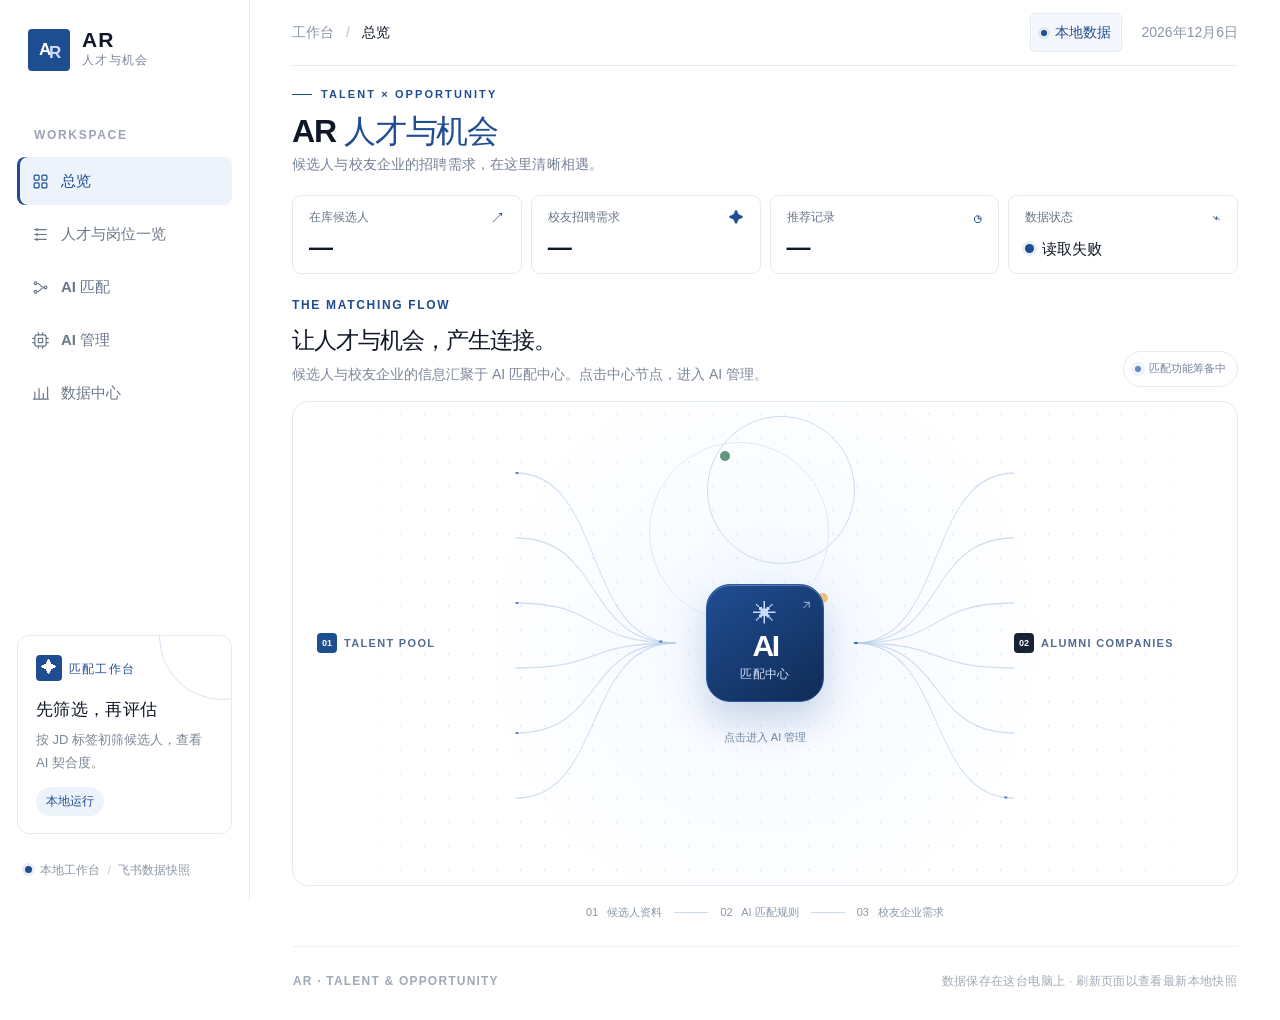
==== commit af3e8c85: "完善候选人校友门户与 AI 匹配流程" ====
--- a/web/index.html
+++ b/web/index.html
@@ -12,6 +12,7 @@
   <script src="data.js" defer></script>
   <script src="app.js" defer></script>
   <script src="match.js" defer></script>
+  <script src="ai_history.js" defer></script>
 </head>
 <body>
   <div class="app-shell">
@@ -63,7 +64,7 @@
       <section class="metrics" aria-label="数据概览">
         <div class="metric"><div class="metric-top"><span>在库候选人</span><span class="metric-symbol candidate-symbol" aria-hidden="true">↗</span></div><div class="metric-value" id="metricCandidates">—</div><div class="metric-foot">当前收集表</div></div>
         <div class="metric"><div class="metric-top"><span>校友招聘需求</span><span class="metric-symbol job-symbol" aria-hidden="true">✦</span></div><div class="metric-value" id="metricJobs">—</div><div class="metric-foot">校友 JD 收集表</div></div>
-        <div class="metric"><div class="metric-top"><span>历史存档</span><span class="metric-symbol archive-symbol" aria-hidden="true">◷</span></div><div class="metric-value" id="metricArchive">—</div><div class="metric-foot">旧版候选人表</div></div>
+        <div class="metric"><div class="metric-top"><span id="metricThirdLabel">推荐记录</span><span class="metric-symbol archive-symbol" aria-hidden="true">◷</span></div><div class="metric-value" id="metricArchive">—</div><div class="metric-foot" id="metricThirdFoot">已进入校友端的推荐</div></div>
         <div class="metric metric-sync"><div class="metric-top"><span>数据状态</span><span class="sync-wave" aria-hidden="true">⌁</span></div><div class="sync-state"><span class="sync-dot"></span><strong id="syncState">正在载入</strong></div><div class="metric-foot" id="syncTime">从本地快照读取</div></div>
       </section>
 
@@ -91,7 +92,7 @@
       <section class="directory" aria-label="候选人与校友 JD">
         <div class="directory-panel candidates-panel" id="candidatesPanel">
           <div class="panel-heading"><div class="panel-heading-main"><span class="panel-icon candidate-icon" aria-hidden="true"><svg viewBox="0 0 24 24"><circle cx="12" cy="8" r="3.6"/><path d="M5.5 20c.6-3.5 2.8-5.4 6.5-5.4s5.9 1.9 6.5 5.4"/></svg></span><div><div class="panel-eyebrow">TALENT POOL</div><h3>候选人 <span class="heading-count" id="candidateHeadingCount">0</span></h3></div></div><div class="panel-heading-desc">发现有潜力的下一位伙伴</div></div>
-          <div class="panel-controls"><div class="segmented" role="group" aria-label="候选人数据来源"><button type="button" class="segment active" data-candidate-tab="current" aria-pressed="true">当前候选人</button><button type="button" class="segment" data-candidate-tab="archive" aria-pressed="false">历史存档</button></div><label class="search-box"><svg viewBox="0 0 24 24" aria-hidden="true"><circle cx="10.8" cy="10.8" r="6.3"/><path d="m16 16 5 5"/></svg><input id="candidateSearch" type="search" placeholder="搜索姓名、地点、岗位…" autocomplete="off" aria-label="搜索候选人"></label></div>
+          <div class="panel-controls"><div class="segmented" role="group" aria-label="候选人数据来源"><button type="button" class="segment active" data-candidate-tab="current" aria-pressed="true">AR 候选人</button><button type="button" class="segment" data-candidate-tab="archive" aria-pressed="false" hidden>历史存档</button></div><label class="search-box"><svg viewBox="0 0 24 24" aria-hidden="true"><circle cx="10.8" cy="10.8" r="6.3"/><path d="m16 16 5 5"/></svg><input id="candidateSearch" type="search" placeholder="搜索姓名、地点、岗位…" autocomplete="off" aria-label="搜索候选人"></label></div>
           <div class="result-line"><span id="candidateResultLabel">正在加载</span><span class="result-dash"></span><span>点击卡片查看详情</span></div>
           <div class="card-list" id="candidateList"></div>
         </div>
@@ -107,6 +108,7 @@
 
       <div id="aiView" class="page-view ai-view" hidden>
         <section class="section-hero"><div class="section-kicker">AI WORKSPACE / CONFIGURATION</div><h1>AI 管理<span class="hero-blue-dot">.</span></h1><p>配置模型连接，并集中维护所有岗位的匹配规则。</p></section>
+        <a class="candidate-ai-entry" href="/candidate-ai.html"><span><strong>候选人对话 AI</strong><small>独立配置对话 API、模型与引导提示词</small></span><span aria-hidden="true">进入配置 ↗</span></a>
         <div class="ai-management-layout">
           <section class="ai-connection-card" aria-labelledby="aiConnectionTitle">
             <div class="ai-card-head"><span class="ai-card-number">01</span><div><h2 id="aiConnectionTitle">接入模型</h2><p>连接你的 AI 服务，选择用于后续分析的模型。</p></div></div>
@@ -114,7 +116,8 @@
               <label class="ai-field-label" for="aiBaseUrl">API 基础地址 <span>Base URL</span></label><input id="aiBaseUrl" class="ai-field" type="url" placeholder="https://你的服务域名/v1" spellcheck="false" autocomplete="url"><p class="ai-field-note">填写服务商提供的基础地址，通常以 /v1 结尾。</p>
               <label class="ai-field-label" for="aiApiKey">API Key <span id="aiKeyState" class="ai-key-state">未配置</span></label><div class="ai-key-wrap"><input id="aiApiKey" class="ai-field" type="password" placeholder="输入密钥以保存或替换" spellcheck="false" autocomplete="new-password"><button id="aiKeyToggle" type="button" aria-label="显示或隐藏 API Key">显示</button></div><p class="ai-field-note">密钥存入 Windows 凭据管理器，网页不会回显已保存的密钥。</p><label class="ai-clear-key"><input id="aiClearKey" type="checkbox">清除已保存的 API Key</label>
               <div class="ai-model-header"><label class="ai-field-label" for="aiModelSelect">选择模型 <span>Model ID</span></label><button id="aiFetchModels" type="button">获取模型列表 ↗</button></div><select id="aiModelSelect" class="ai-field"><option value="">请选择模型</option></select><button id="aiManualModelToggle" class="ai-manual-link" type="button">手动填写模型 ID</button><input id="aiManualModel" class="ai-field ai-manual-model" type="text" placeholder="输入服务商提供的模型 ID" spellcheck="false" maxlength="200" hidden><p class="ai-field-note">获取列表只读取模型目录，不发送候选人或 JD 数据。</p>
-              <button id="aiConfigSave" class="ai-primary-button" type="submit">保存连接设置 <span aria-hidden="true">↗</span></button><div id="aiConfigStatus" class="ai-config-status" role="status"></div>
+              <label class="ai-field-label" for="aiTagConcurrency">AI 并发数 <span>1–10</span></label><input id="aiTagConcurrency" class="ai-field" type="number" min="1" max="10" step="1" value="3" inputmode="numeric"><p class="ai-field-note">批量打标签和深度评估各自最多同时发送的请求数，默认 3。遇到模型限流时可调小。</p>
+              <button id="aiConfigSave" class="ai-primary-button" type="submit">保存连接设置 <span aria-hidden="true">↗</span></button><button id="aiTestConnection" class="ai-test-button" type="button">测试连接</button><div id="aiTestStatus" class="ai-test-status" role="status" aria-live="polite"></div><div id="aiConfigStatus" class="ai-config-status" role="status"></div>
             </form>
           </section>
   <section class="prompt-dialog" id="promptDialog" aria-labelledby="promptTitle">
@@ -127,7 +130,7 @@
       <div class="prompt-section-list">
         <section class="prompt-section"><div class="prompt-section-head"><span class="prompt-step">01</span><div><h3>公共提示词</h3><p>对所有岗位生效，用来定义统一的匹配原则与输出格式。</p></div><span class="prompt-scope">所有 JD 共用</span></div><textarea id="promptGlobalText" class="prompt-editor" spellcheck="false" aria-label="公共提示词"></textarea></section>
         <section class="prompt-section"><div class="prompt-section-head"><span class="prompt-step">02</span><div><h3>JD 专属提示词</h3><p>只对上方选中的这一条岗位 JD 生效，不与同企业其他岗位共用。</p></div><span class="prompt-scope">当前 JD 专用</span></div><textarea id="promptJobText" class="prompt-editor prompt-job-editor" spellcheck="false" placeholder="例如：这个岗位特别看重的经历、需要优先核实的条件……" aria-label="当前 JD 专属提示词"></textarea></section>
-        <section class="prompt-section"><div class="prompt-section-head"><span class="prompt-step">03</span><div><h3>飞书 JD 原文</h3><p>直接读取本地同步的岗位内容；这里仅供核对，不能修改来源数据。</p></div><span class="prompt-scope prompt-scope-readonly">自动读取 · 只读</span></div><div class="prompt-source" id="promptJdSource" tabindex="0"></div><div class="prompt-split-tools"><button id="promptSplitToggle" type="button">同一栏有多个岗位？手动拆分 <span aria-hidden="true">↗</span></button><div id="promptSplitPanel" hidden><p>复制下一条岗位标题或其他独特开头文字，系统会从该位置拆成独立 JD，不修改飞书原文。</p><div class="prompt-split-row"><input id="promptSplitMarker" type="text" placeholder="粘贴下一条岗位的开头文字" aria-label="下一条岗位的开头文字"><button id="promptSplitApply" type="button">确认拆分</button></div><div class="prompt-split-status" id="promptSplitStatus" role="status"></div></div></div></section>
+        <section class="prompt-section"><div class="prompt-section-head"><span class="prompt-step">03</span><div><h3>飞书 JD 原文</h3><p>直接读取 AR 校友表中的岗位内容。</p></div><span class="prompt-scope prompt-scope-readonly">自动读取 · 只读</span></div><div class="prompt-source" id="promptJdSource" tabindex="0"></div><div class="prompt-split-tools" hidden><button id="promptSplitToggle" type="button">同一栏有多个岗位？手动拆分 <span aria-hidden="true">↗</span></button><div id="promptSplitPanel" hidden><p>复制下一条岗位标题或其他独特开头文字，系统会从该位置拆成独立 JD，不修改飞书原文。</p><div class="prompt-split-row"><input id="promptSplitMarker" type="text" placeholder="粘贴下一条岗位的开头文字" aria-label="下一条岗位的开头文字"><button id="promptSplitApply" type="button">确认拆分</button></div><div class="prompt-split-status" id="promptSplitStatus" role="status"></div></div></div></section>
       </div>
       <details class="prompt-preview" id="promptPreview"><summary>查看最终拼接预览 <span>01 + 02 + 03</span></summary><pre id="promptCombined"></pre></details>
       <div class="prompt-actions"><span class="prompt-save-status" id="promptSaveStatus" role="status">修改仅保存在本机浏览器</span><button class="prompt-save" id="promptSave" type="button">保存设置 <span aria-hidden="true">↗</span></button></div>
@@ -135,6 +138,11 @@
   </section>
         </div>
         <section class="tag-rules-card" id="tagRulesCard" aria-labelledby="tagRulesTitle"><div class="match-card-heading"><span class="ai-card-number">03</span><div><h2 id="tagRulesTitle">AI 打标签规则</h2><p>分别定义允许输出的标签和判定依据。规则变化后，再次检查标签时会重新分析。</p></div></div><div class="tag-rules-grid"><div class="tag-rule-column"><div class="tag-rule-column-head"><h3>候选人标签</h3><button id="candidateAddCategory" type="button" class="match-outline-button">＋ 新增分类</button></div><div id="candidateCategoryEditor" class="tag-category-editor"></div><label for="candidateTagInstructions">判定规则 <span>告诉 AI 如何归类；无证据时留空</span></label><textarea id="candidateTagInstructions" class="ai-field tag-rule-instructions" maxlength="3000"></textarea></div><div class="tag-rule-column"><div class="tag-rule-column-head"><h3>JD 标签</h3><button id="jobAddCategory" type="button" class="match-outline-button">＋ 新增分类</button></div><div id="jobCategoryEditor" class="tag-category-editor"></div><label for="jobTagInstructions">判定规则 <span>说明如何从岗位要求识别方向</span></label><textarea id="jobTagInstructions" class="ai-field tag-rule-instructions" maxlength="3000"></textarea></div></div><p class="tag-rules-hint">分类名称和标签内容都可修改。JD 与候选人的同名分类会用于自动初筛；每类中满足任一标签，不同类需同时满足。</p><div class="tag-rules-actions"><span id="tagRulesStatus" role="status">标签规则仅保存在当前浏览器</span><button id="tagRulesSave" type="button" class="prompt-save">保存标签规则 ↗</button></div></section>
+        <section class="ai-history-card" id="aiHistoryCard" aria-labelledby="aiHistoryTitle">
+          <div class="ai-history-head"><div class="match-card-heading"><span class="ai-card-number">04</span><div><h2 id="aiHistoryTitle">分析记录</h2><p>逐条回看实际发出的提示词、模型回复与时间。仅保存在这台电脑。</p></div></div><div class="ai-history-tools"><label for="aiHistoryKind">类型</label><select id="aiHistoryKind" class="ai-field"><option value="">全部请求</option><option value="candidate_tag">候选人打标签</option><option value="job_tag">JD 打标签</option><option value="evaluation">深度评估</option></select><button id="aiHistoryRefresh" type="button" class="match-outline-button">刷新记录</button></div></div>
+          <div class="ai-history-layout"><div class="ai-history-sidebar"><div id="aiHistoryList" class="ai-history-list" aria-label="AI 请求记录"></div><button id="aiHistoryMore" type="button" class="match-outline-button" hidden>加载更早记录</button></div><div id="aiHistoryDetail" class="ai-history-detail"><p class="ai-history-empty">选择左侧记录，查看本次实际发送的内容和模型回复。</p></div></div>
+          <p id="aiHistoryStatus" class="ai-history-status" role="status"></p>
+        </section>
       </div>
 
       <div id="matchView" class="page-view match-view" hidden>
@@ -145,13 +153,13 @@
         <details id="matchEvalProgressPanel" class="match-tag-progress" hidden><summary>查看 AI 评估进度 <span id="matchEvalProgressSummary">尚未开始</span></summary><div class="match-tag-progress-body"><div class="match-tag-progress-track"><progress id="matchEvalProgressBar" max="1" value="0"></progress><strong id="matchEvalProgressFraction">0 / 0</strong></div><p id="matchEvalProgressCurrent">等待开始</p><div class="match-tag-progress-actions"><button id="matchStopEvaluation" type="button" class="match-stop-button" disabled>停止评估</button><span>停止后不再评估后续候选人；已发出的服务端请求可能仍会完成。</span></div><ol id="matchEvalProgressLog" aria-label="AI 评估记录"></ol></div></details>
         <div class="match-workspace">
           <aside class="match-filter-card"><div class="match-card-heading"><span class="ai-card-number">01</span><div><h2>代码初筛</h2><p>设置条件，即时从候选人库筛选。</p></div></div><label class="ai-field-label" for="matchKeyword">关键词</label><input id="matchKeyword" class="ai-field" type="search" placeholder="姓名、意向、标签…" autocomplete="off"><div id="matchFilterGroups"></div><button id="matchResetFilters" type="button" class="match-reset-button">清空条件</button><div class="match-filter-note">每类中满足任一标签；不同类别同时满足。未打标签的候选人不会命中标签条件。</div></aside>
-          <section class="match-results-card"><div class="match-results-head"><div><div class="section-kicker">CANDIDATE SHORTLIST</div><h2>初筛结果 <span id="matchCount">0</span></h2><p>勾选候选人后，按当前 JD 的三段提示词进行深度评估。</p></div><button id="matchEvaluate" class="ai-primary-button" type="button">AI 评估所选 <span id="matchSelectedCount">0</span> 人 ↗</button></div><div class="match-table-wrap"><table class="match-table"><thead><tr><th><input id="matchSelectAll" type="checkbox" aria-label="全选当前筛选结果"></th><th>候选人</th><th>AI 标签</th><th>契合程度</th><th>评估依据</th></tr></thead><tbody id="matchRows"></tbody></table></div><div class="match-results-foot">星级是 AI 辅助判断；结果仅保存在本机，当前不会推送飞书。</div></section>
+          <section class="match-results-card"><div class="match-results-head"><div><div class="section-kicker">CANDIDATE SHORTLIST</div><h2>初筛结果 <span id="matchCount">0</span></h2><p>先评估，再确认是否推荐给当前 JD；可勾选多人批量操作。</p></div><div class="match-bulk-actions"><button id="matchEvaluate" class="ai-primary-button" type="button">AI 评估所选 <span id="matchSelectedCount">0</span> 人 ↗</button><button id="matchConfirmSelected" class="match-outline-button" type="button">确认推荐所选 <span id="matchConfirmCount">0</span> 人 ↗</button></div></div><div class="match-table-wrap"><table class="match-table"><thead><tr><th><input id="matchSelectAll" type="checkbox" aria-label="全选当前筛选结果"></th><th>候选人</th><th>AI 标签</th><th>契合程度</th><th>评估依据</th><th>推荐</th></tr></thead><tbody id="matchRows"></tbody></table></div><div class="match-results-foot">AI 星级仅供参考。确认推荐后，校友端才会看到该候选人。</div></section>
         </div>
       </div>
 
       <div id="dataView" class="page-view data-view" hidden>
         <section class="section-hero"><div class="section-kicker">DATA CENTER / PROCESS INSIGHTS</div><h1>数据中心<span class="hero-blue-dot">.</span></h1><p>招聘进程中的触达、反馈与结果，将在这里汇总。</p></section>
-        <section class="data-empty-card" aria-labelledby="dataEmptyTitle"><div class="data-empty-art" aria-hidden="true"><span class="data-ring ring-a"></span><span class="data-ring ring-b"></span><span class="data-empty-icon">↗</span></div><div class="data-empty-kicker">THE SIGNALS WILL APPEAR HERE</div><h2 id="dataEmptyTitle">过程数据，正在等待接入。</h2><p>后续可在这里查看飞书机器人推荐后的触达、点击与反馈，以及候选人的筛选、面试和录用进展。</p><div class="data-empty-tags"><span>推荐触达</span><span>点击与反馈</span><span>筛选结果</span><span>面试进展</span></div></section>
+        <section class="data-recommendations-card" aria-labelledby="dataRecommendationsTitle"><div class="data-recommendations-head"><div><div class="section-kicker">LIVE RECOMMENDATIONS</div><h2 id="dataRecommendationsTitle">JD 推荐进展</h2><p>按岗位查看确认推荐、感兴趣、面试与录用结果。</p></div><button id="dataRecommendationsRefresh" type="button" class="match-outline-button">刷新状态</button></div><div id="dataRecommendationsStatus" role="status"></div><div id="dataRecommendationsList"></div></section>
       </div>
       <footer class="footer"><span>AR · TALENT & OPPORTUNITY</span><span>数据保存在这台电脑上 · 刷新页面以查看最新本地快照</span></footer>
     </main>
--- a/web/theme.css
+++ b/web/theme.css
@@ -158,6 +158,7 @@
 .segment { color: #8490a0; border-radius: 5px; }
 .segment { font-size: 11px; }
 .segment.active { color: #1f4d91; box-shadow: 0 1px 4px #182f551a; }
+[data-candidate-tab="archive"][hidden] { display: none !important; }
 .job-filter-label { color: #536d94; }
 .filter-line { background: #1f4d91; }
 .search-box { border-color: #e3e8ee; border-radius: 7px; color: #95a1b0; }
@@ -339,6 +340,7 @@
 .prompt-split-tools > button:hover { text-decoration: underline; }
 #promptSplitPanel { margin-top: 11px; padding: 12px; border: 1px solid #dce7f5; border-radius: 8px; background: #f8fbff; }
 #promptSplitPanel[hidden] { display: none; }
+.candidate-ai-entry{display:flex;align-items:center;justify-content:space-between;gap:20px;margin:0 0 24px;padding:20px 24px;border:1px solid #dce6f3;border-radius:15px;background:#f7faff;color:#244a84;text-decoration:none}.candidate-ai-entry:hover{border-color:#a8c1e5;background:#eef5ff}.candidate-ai-entry strong{display:block;font-size:17px}.candidate-ai-entry small{display:block;color:#7d8da4;font-size:13px;margin-top:4px}
 #promptSplitPanel p { margin: 0 0 9px; color: #7386a0; font-size: 10px; line-height: 1.5; }
 .prompt-split-row { display: flex; gap: 7px; }
 .prompt-split-row input { flex: 1; min-width: 0; padding: 8px 10px; border: 1px solid #d2dfef; border-radius: 6px; background: #fff; color: #23334c; font-family: inherit; font-size: 11px; }
@@ -391,6 +393,11 @@
 .ai-primary-button:hover { background: #1f4d91; }
 .ai-primary-button:disabled { opacity: .6; cursor: wait; }
 .ai-primary-button span { font-size: 16px; }
+.ai-test-button { width: 100%; margin-top: 9px; padding: 11px 14px; border: 1px solid #a9c5e8; border-radius: 8px; background: #eff5fd; color: #1f4d91; font: inherit; font-size: 13px; font-weight: 750; }
+.ai-test-button:hover { background: #e2edfb; border-color: #759ed0; }
+.ai-test-button:disabled { opacity: .6; cursor: wait; }
+.ai-test-status { min-height: 18px; margin-top: 9px; color: #28704c; font-size: 12px; line-height: 1.5; }
+.ai-test-status.error { color: #aa4f42; }
 .ai-config-status { min-height: 17px; margin-top: 10px; color: #5d7b9f; font-size: 10px; line-height: 1.5; }
 .ai-config-status.error { color: #aa5e45; }
 .ai-view .prompt-dialog { position: static; inset: auto; display: block; padding: 0; pointer-events: auto; }
@@ -537,6 +544,35 @@
 .match-empty { height: 170px; color: #8c99aa !important; text-align: center; }
 .match-results-foot { padding: 12px 23px; border-top: 1px solid #edf1f5; color: #a0aab7; font-size: 10px; }
 .tag-rules-card { margin-top: 19px; padding: 23px 25px; }
+.ai-history-card { margin-top: 19px; padding: 24px 25px; border: 1px solid #e4eaf1; border-radius: 13px; background: #fff; box-shadow: 0 6px 24px #1c385508; }
+.ai-history-head { display: flex; align-items: center; justify-content: space-between; gap: 22px; margin-bottom: 21px; }
+.ai-history-head .match-card-heading { margin: 0; }
+.ai-history-tools { display: flex; align-items: center; gap: 9px; color: #73839a; font-size: 13px; white-space: nowrap; }
+.ai-history-tools .ai-field { width: 185px; height: 38px; font-size: 13px; }
+.ai-history-layout { display: grid; grid-template-columns: minmax(250px, 320px) minmax(0, 1fr); min-height: 440px; border: 1px solid #e7edf5; border-radius: 10px; overflow: hidden; }
+.ai-history-sidebar { padding: 10px; border-right: 1px solid #e7edf5; background: #f8fafc; }
+.ai-history-list { display: grid; align-content: start; gap: 6px; max-height: 690px; overflow: auto; }
+.ai-history-item { display: grid; gap: 5px; width: 100%; padding: 13px 14px; border: 1px solid transparent; border-radius: 8px; background: transparent; text-align: left; cursor: pointer; }
+.ai-history-item:hover { background: #f0f5fc; }
+.ai-history-item.active { border-color: #c8d9ee; background: #eaf1fa; }
+.ai-history-kind { color: #2c5591; font-size: 12px; font-weight: 750; }
+.ai-history-target { overflow: hidden; color: #17243a; font-size: 14px; text-overflow: ellipsis; white-space: nowrap; }
+.ai-history-meta { color: #77869a; font-size: 12px; }
+.ai-history-sidebar > .match-outline-button { width: 100%; margin-top: 10px; }
+.ai-history-detail { min-width: 0; padding: 24px; }
+.ai-history-detail-head { display: grid; gap: 7px; }
+.ai-history-detail-head h3 { margin: 0; color: #111827; font-size: 20px; overflow-wrap: anywhere; }
+.ai-history-detail-meta, .ai-history-status { color: #78879b; font-size: 13px; line-height: 1.6; }
+.ai-history-detail-meta { margin: 9px 0 20px; }
+.ai-history-status { margin: 12px 0 0; }
+.ai-history-empty { color: #8b98aa; font-size: 14px; line-height: 1.7; }
+.ai-history-error { padding: 11px 13px; border-radius: 7px; background: #fff3ef; color: #a44935; font-size: 13px; overflow-wrap: anywhere; }
+.ai-history-section { margin-top: 17px; }
+.ai-history-section-head { display: flex; align-items: center; justify-content: space-between; gap: 10px; margin-bottom: 8px; }
+.ai-history-section-head h4 { margin: 0; color: #31425b; font-size: 14px; }
+.ai-history-pre { max-height: 350px; margin: 0; padding: 15px; overflow: auto; border: 1px solid #e5ebf3; border-radius: 8px; background: #f8fafc; color: #293a55; font-family: Consolas, 'Courier New', monospace; font-size: 12px; line-height: 1.7; white-space: pre-wrap; overflow-wrap: anywhere; }
+@media (max-width: 900px) { .ai-history-head { align-items: flex-start; flex-direction: column; } .ai-history-layout { grid-template-columns: 1fr; } .ai-history-sidebar { border-right: 0; border-bottom: 1px solid #e7edf5; } .ai-history-list { max-height: 260px; } }
+@media (max-width: 600px) { .ai-history-card { padding: 19px 16px; } .ai-history-tools { width: 100%; flex-wrap: wrap; } .ai-history-tools .ai-field { flex: 1; min-width: 140px; } .ai-history-detail { padding: 18px 14px; } }
 .tag-rules-grid { display: grid; grid-template-columns: repeat(2, minmax(0, 1fr)); gap: 24px; }
 .tag-rule-column { padding: 18px; border: 1px solid #e8edf4; border-radius: 9px; }
 .tag-rule-column h3 { margin: 0 0 15px; color: #253a58; font-size: 13px; }
@@ -637,3 +673,51 @@
 @media (max-width: 1100px) { .match-workspace { grid-template-columns: 1fr; } }
 @media (max-width: 900px) { .sidebar { width: 72px; } }
 @media (max-width: 600px) { .sidebar { width: 100%; } .match-workspace { grid-template-columns: 1fr; } .match-launch-inner { width: 100%; } }
+.match-confirm-button { white-space: nowrap; padding: 9px 13px; }
+.match-bulk-actions { display: flex; align-items: center; justify-content: flex-end; flex-wrap: wrap; gap: 10px; }
+.match-bulk-actions .ai-primary-button { min-height: 42px; }
+.match-bulk-actions > .match-outline-button { min-height: 42px; padding: 10px 14px; white-space: nowrap; font-size: 14px; }
+@media (max-width: 700px) { .match-bulk-actions { width: 100%; justify-content: stretch; } .match-bulk-actions > button { width: 100% !important; justify-content: center; } }
+.match-recommended { color: #28785c; font-weight: 700; white-space: nowrap; }
+.match-recommend-cell { display: grid; justify-items: start; gap: 7px; }
+.match-recommend-history { color: #28785c; font-size: 12px; font-weight: 700; line-height: 1.5; }
+.match-recommend-rejected { color: #b44b43; }
+.data-recommendations-card { background: #fff; border: 1px solid #dfe6f1; border-radius: 20px; padding: 30px; box-shadow: 0 14px 35px rgba(38, 59, 98, .04); }
+.data-recommendations-head, .data-job-heading { display: flex; justify-content: space-between; align-items: center; gap: 16px; }
+.data-recommendations-head h2 { margin: 8px 0; }
+.data-recommendations-head p, #dataRecommendationsStatus, .data-job-heading small, .data-job-empty { color: #8797af; }
+#dataRecommendationsStatus { margin: 20px 0; font-size: 13px; }
+#dataRecommendationsList { display: grid; gap: 16px; }
+.data-job-group { border: 1px solid #e3eaf3; border-radius: 16px; padding: 20px; }
+.data-job-heading h3 { margin: 0 0 6px; font-size: 18px; }
+.data-job-people { margin-top: 16px; border-top: 1px solid #eef1f6; }
+.data-job-person { display: flex; justify-content: space-between; gap: 16px; padding: 12px 0; border-bottom: 1px solid #eef1f6; }
+.data-job-person span { color: #4a628c; }
+
+/* Consistent system typography: comfortable Chinese body text and quieter headings. */
+html { font-family: "Segoe UI Variable Text", "PingFang SC", "Microsoft YaHei UI", "Microsoft YaHei", sans-serif; }
+body { font-size: 15px; line-height: 1.6; color: #17243b; -webkit-font-smoothing: antialiased; }
+button, input, select, textarea { font-family: inherit; }
+.section-hero h1, .intro h1 { font-weight: 700; letter-spacing: -.035em; }
+.section-hero h1 { font-size: clamp(38px, 3.4vw, 50px); line-height: 1.22; }
+.section-hero p, .match-results-head p, .match-card-heading p, .workspace-head p, .ai-card-head p { color: #687990; font-size: 15px; line-height: 1.65; }
+.section-kicker, .sidebar-section-label { font-size: 12px; font-weight: 700; letter-spacing: .14em; }
+.nav-item { font-size: 15px; font-weight: 600; }
+.workspace-head h2, .match-results-head h2 { font-size: 23px; font-weight: 700; letter-spacing: -.02em; }
+.match-card-heading h2, .ai-card-head h2 { font-size: 19px; font-weight: 700; }
+.match-filter-group legend, .ai-field-label { color: #334b6d; font-size: 14px; font-weight: 650; }
+.match-filter-chip span, .match-toolbar-status, .match-tag { font-size: 13px; }
+.match-table th { color: #596d87; font-size: 13px; font-weight: 700; }
+.match-table td { color: #263a56; font-size: 14px; line-height: 1.7; }
+.match-person strong { font-size: 15px; font-weight: 700; }
+.match-person small, .match-table td:nth-child(4) small { color: #74859a; font-size: 12px; }
+.match-reason { line-height: 1.75; }
+.match-results-foot, .match-filter-note { color: #6f8199; font-size: 13px; }
+
+/* The bulk confirmation is a primary action, visible beside AI evaluation. */
+.match-bulk-actions > #matchConfirmSelected { background: #2857a0; border: 1px solid #2857a0; color: #fff; font-size: 14px; font-weight: 700; box-shadow: 0 4px 11px #2857a024; }
+.match-bulk-actions > #matchConfirmSelected:hover:not(:disabled) { background: #1e4685; border-color: #1e4685; box-shadow: 0 6px 15px #2857a036; }
+.match-bulk-actions > #matchConfirmSelected:disabled { opacity: 1; background: #e8edf4; border-color: #e8edf4; color: #738299; box-shadow: none; cursor: default; }
+.match-confirm-button { background: #eef4fd; border-color: #b8cbea; color: #1e4d91; font-size: 13px; font-weight: 700; }
+.match-confirm-button:hover:not(:disabled) { background: #dceafc; border-color: #7399d0; }
+@media (max-width: 700px) { .section-hero h1 { font-size: 36px; } .match-results-head h2 { font-size: 21px; } }
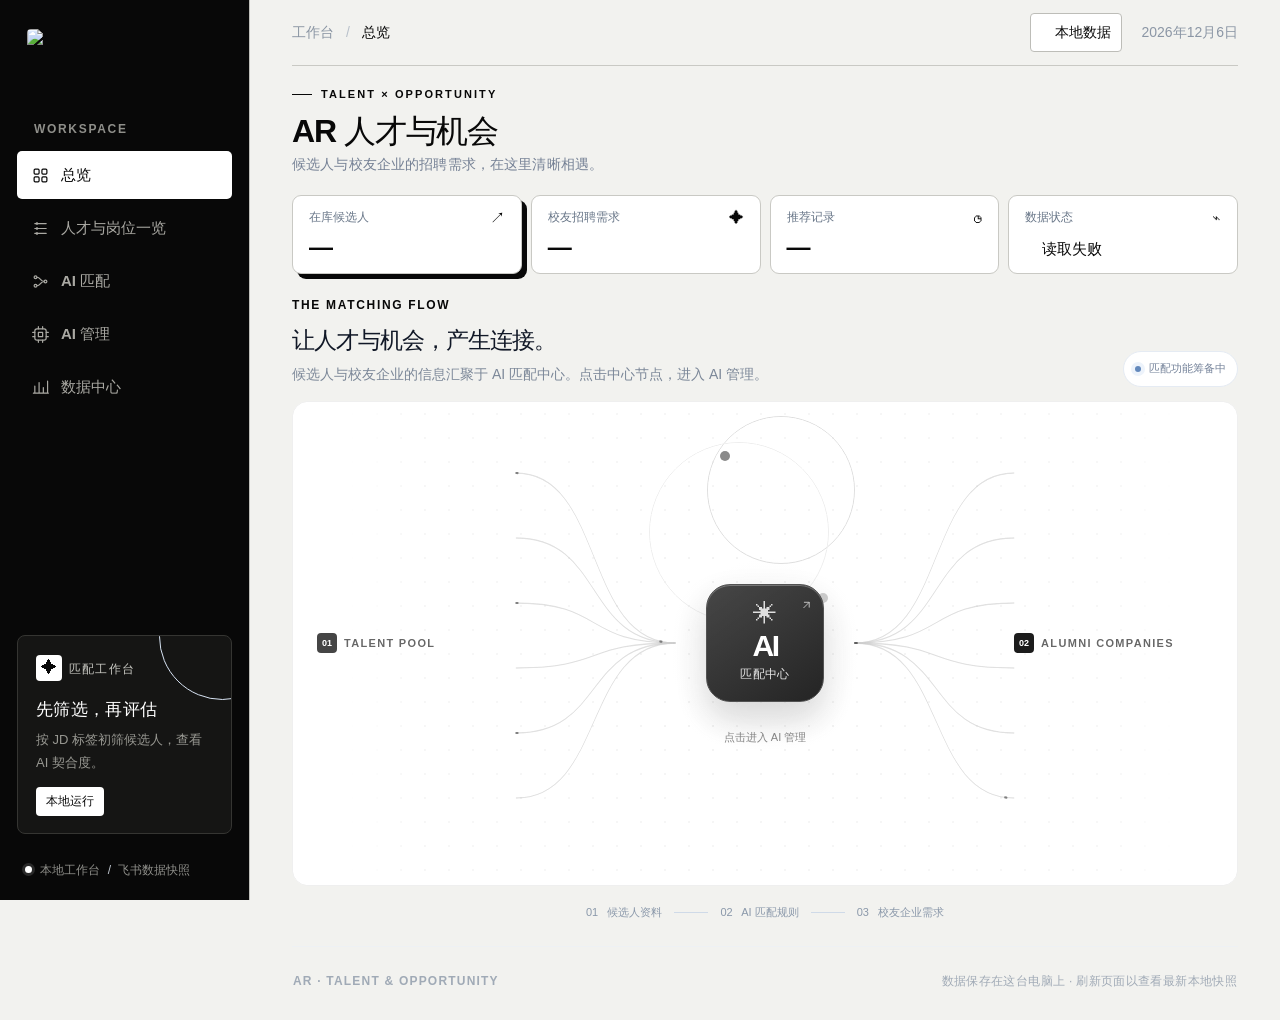
==== commit 42063cbb: "Sync current local application" ====
--- a/web/index.html
+++ b/web/index.html
@@ -4,9 +4,9 @@
   <meta charset="utf-8">
   <meta name="viewport" content="width=device-width, initial-scale=1">
   <meta name="theme-color" content="#ffffff">
-  <title>AR · 人才与机会</title>
+  <title>TALENT · 人才与机会</title>
   <meta name="description" content="在本地浏览飞书多维表格中的候选人与校友招聘需求。">
-  <link rel="icon" href="favicon.svg" type="image/svg+xml">
+  <link rel="icon" href="talent-wordmark.svg?v=1" type="image/svg+xml">
   <link rel="stylesheet" href="styles.css">
   <link rel="stylesheet" href="theme.css">
   <script src="data.js" defer></script>
@@ -17,10 +17,7 @@
 <body>
   <div class="app-shell">
     <aside class="sidebar" aria-label="站点导航">
-      <div class="brand">
-        <div class="brand-mark" aria-hidden="true"><span>A</span><span>R</span></div>
-        <div class="brand-copy"><strong>AR</strong><span>人才与机会</span></div>
-      </div>
+      <div class="brand"><img class="brand-mark" src="/talent-wordmark.svg?v=1" alt="TALENT"></div>
 
       <div class="sidebar-section-label">WORKSPACE</div>
       <nav class="side-nav" aria-label="主要导航">
--- a/web/styles.css
+++ b/web/styles.css
@@ -6,4 +6,5 @@
 @media(max-width:1250px){.main-content{padding:0 24px}.panel-heading-desc{display:none}.panel-controls{flex-wrap:wrap}.search-box{width:100%}.job-filter-label{min-height:27px}.segmented{width:100%}.segment{flex:1}.directory{gap:12px}}
 @media(max-width:900px){.sidebar{width:72px;padding:23px 10px}.brand{padding:0 5px 52px}.brand-copy,.sidebar-section-label,.nav-item span,.sidebar-bottom{display:none}.nav-item{justify-content:center;padding:0}.nav-item svg{width:20px;height:20px}.main-content{padding:0 22px}.metrics{grid-template-columns:repeat(2,minmax(0,1fr))}.directory{grid-template-columns:1fr}.card-list{max-height:480px}.panel-controls{flex-wrap:nowrap}.search-box{width:220px}.segmented{width:auto}.segment{flex:initial}}
 @media(max-width:600px){.app-shell{display:block}.sidebar{position:sticky;top:0;width:100%;height:57px;min-height:0;padding:8px 17px;flex-direction:row;align-items:center;justify-content:space-between}.brand{padding:0;gap:6px}.brand-mark{width:32px;height:32px;font-size:13px;border-radius:9px}.brand-copy{display:flex}.brand-copy strong{font-size:16px}.brand-copy span{font-size:8px}.side-nav{display:flex;gap:2px}.nav-item{width:34px;min-height:34px}.nav-item svg{width:16px;height:16px}.main-content{padding:0 15px}.topbar{height:50px}.today{display:none}.intro{padding:27px 24px;min-height:178px;margin-top:15px}.intro h1{font-size:25px}.intro-ornament{right:-95px;opacity:.5}.intro p{font-size:11px;max-width:240px;line-height:1.6}.metrics{gap:8px;margin-top:10px}.metric{min-height:100px;padding:14px}.metric-value{font-size:25px;margin:11px 0 8px}.metric-top{font-size:10px}.sync-state{margin:15px 0 11px}.sync-state strong{font-size:12px}.workspace-head{margin-top:27px}.workspace-head h2{font-size:19px}.workspace-head p{font-size:10px;line-height:1.5}.refresh-button{font-size:0;padding:9px}.refresh-button svg{width:16px;height:16px}.panel-heading{padding:17px}.panel-controls{padding:12px 13px;flex-wrap:wrap}.segmented{width:100%}.segment{flex:1}.job-filter-label{display:none}.search-box{width:100%}.result-line{padding:0 15px 10px}.card-list{padding:0 9px 9px}.footer{flex-direction:column;gap:5px;padding:22px 0}.drawer-scroll{padding:23px 22px}}
+img.brand-mark{display:block;object-fit:contain;background:transparent;color:transparent;letter-spacing:0;transform:none;box-shadow:0 9px 22px #0d20283b;transition:transform .3s,filter .3s}.brand:hover img.brand-mark{transform:translateY(-2px) rotate(-3deg);filter:saturate(1.15)}
 @media(prefers-reduced-motion:reduce){html{scroll-behavior:auto}*,*:before,*:after{transition:none!important;animation:none!important}}
--- a/web/theme.css
+++ b/web/theme.css
@@ -36,6 +36,7 @@
   letter-spacing: -.12em;
 }
 .brand-mark span:last-child { color: #cfe0fa; }
+img.brand-mark { background: transparent; border-radius: 13px; box-shadow: 0 9px 22px #0d20283b; }
 .brand-copy strong { color: #101827; font-weight: 780; }
 .brand-copy span { color: #7c8798; }
 .sidebar-section-label { color: #9aa4b2; }
@@ -720,4 +721,12 @@
 .match-bulk-actions > #matchConfirmSelected:disabled { opacity: 1; background: #e8edf4; border-color: #e8edf4; color: #738299; box-shadow: none; cursor: default; }
 .match-confirm-button { background: #eef4fd; border-color: #b8cbea; color: #1e4d91; font-size: 13px; font-weight: 700; }
 .match-confirm-button:hover:not(:disabled) { background: #dceafc; border-color: #7399d0; }
+
+/* TALENT monochrome identity system */
+:root{--ink:#080808;--muted:#70706c;--subtle:#94948e;--line:#d4d4cf;--paper:#f2f2ef;--white:#fff;--teal:#080808;--mint:#e9e9e5;--navy:#080808;--navy2:#292927;--blue:#e9e9e5;--blue-ink:#080808;--shadow:none}
+body{background:#f2f2ef;color:#080808;font-family:Arial,"Helvetica Neue","Segoe UI","Microsoft YaHei",sans-serif}.sidebar{border-right-color:#bfbfba;background:#080808;color:#fff}.sidebar img.brand-mark{filter:grayscale(1) contrast(1.2);border-radius:8px;box-shadow:none}.brand-copy strong{color:#fff}.brand-copy span,.sidebar-section-label,.sidebar-foot{color:#8f8f8a}.nav-item{border-radius:5px;color:#aaa9a3}.nav-item:hover{background:#20201f;color:#fff}.nav-item.active{background:#fff;color:#080808;box-shadow:none}.nav-item.active .nav-count{color:#080808}.future-card{border-color:#353532;border-radius:8px;background:#151514}.future-card strong{color:#fff}.future-card p{color:#989892}.future-icon{border-radius:4px;background:#fff;color:#080808}.future-label{color:#c9c9c3}.future-pill{border-radius:4px;background:#fff;color:#080808}.live-dot,.sync-dot{background:#fff;box-shadow:0 0 0 3px #fff2}.main-content{background:#f2f2ef}.topbar{border-bottom-color:#c9c9c4;background:#f2f2ef}.breadcrumb strong{color:#080808}.local-tag{border-color:#bdbdb8;border-radius:4px;background:#fff;color:#080808}.intro{border-bottom-color:#bfbfba;background:#f2f2ef}.intro-overline,.intro h1 em,.section-kicker{color:#080808}.overline-rule{background:#080808}.intro h1,.workspace-head h2,.panel-heading h3,.match-results-head h2{color:#080808}.metrics{gap:10px}.metric,.directory-panel,.record-card,.match-filter-card,.match-results-card,.tag-rules-card,.ai-history-card,.data-recommendations-card,.data-job-group{border-color:#c9c9c4;border-radius:8px;background:#fff;box-shadow:none}.metric:first-child{box-shadow:5px 5px 0 #080808}.metric-symbol,.candidate-symbol,.job-symbol,.archive-symbol,.sync-wave{color:#080808}.metric-value,.sync-state strong{color:#080808}.refresh-button,.match-bulk-actions>#matchConfirmSelected{border-color:#080808;border-radius:6px;background:#080808;box-shadow:none;color:#fff}.refresh-button:hover,.match-bulk-actions>#matchConfirmSelected:hover:not(:disabled){border-color:#30302e;background:#30302e;box-shadow:none}.panel-icon,.candidate-icon,.job-icon{border-radius:5px;background:#080808;color:#fff}.panel-eyebrow,.jobs-panel .panel-eyebrow{color:#60605c}.heading-count,.jobs-panel .heading-count,.match-results-head h2 span{border-radius:4px;background:#e8e8e4;color:#080808}.segmented{border:1px solid #d4d4cf;border-radius:5px;background:#e9e9e5}.segment{border-radius:3px}.segment.active{color:#080808;box-shadow:none}.search-box{border-color:#c9c9c4;border-radius:5px}.search-box:focus-within{border-color:#080808;box-shadow:0 0 0 3px #08080812}.record-card:hover{border-color:#080808;box-shadow:4px 4px 0 #080808}.match-filter-chip span{border-color:#c9c9c4;border-radius:4px;background:#fff;color:#555550}.match-filter-chip input:checked+span{border-color:#080808;background:#080808;color:#fff}.match-table th{background:#e9e9e5;color:#444440}.match-table tr:hover td{background:#f2f2ef}.match-person-avatar,.match-tag{border-radius:4px;background:#e8e8e4;color:#080808}.ai-history-item{border-radius:5px}.ai-history-item:hover,.ai-history-item.active{border-color:#bdbdb8;background:#e9e9e5}.ai-history-kind{color:#080808}.tag-rule-column,.tag-category-row{border-color:#c9c9c4;border-radius:6px;background:#fff}button,input,select,textarea{border-radius:6px}.flow-canvas{filter:grayscale(1) contrast(1.05)}
+
+/* Primary TALENT wordmark */
+.sidebar .brand{padding-left:10px}.sidebar img.brand-mark{width:145px;height:36px;border-radius:4px;filter:none;box-shadow:none}.sidebar .brand:hover img.brand-mark{filter:none;transform:translateY(-1px)}
+@media(max-width:600px){.sidebar img.brand-mark{width:104px;height:26px}.sidebar .brand{padding-left:0}}
 @media (max-width: 700px) { .section-hero h1 { font-size: 36px; } .match-results-head h2 { font-size: 21px; } }
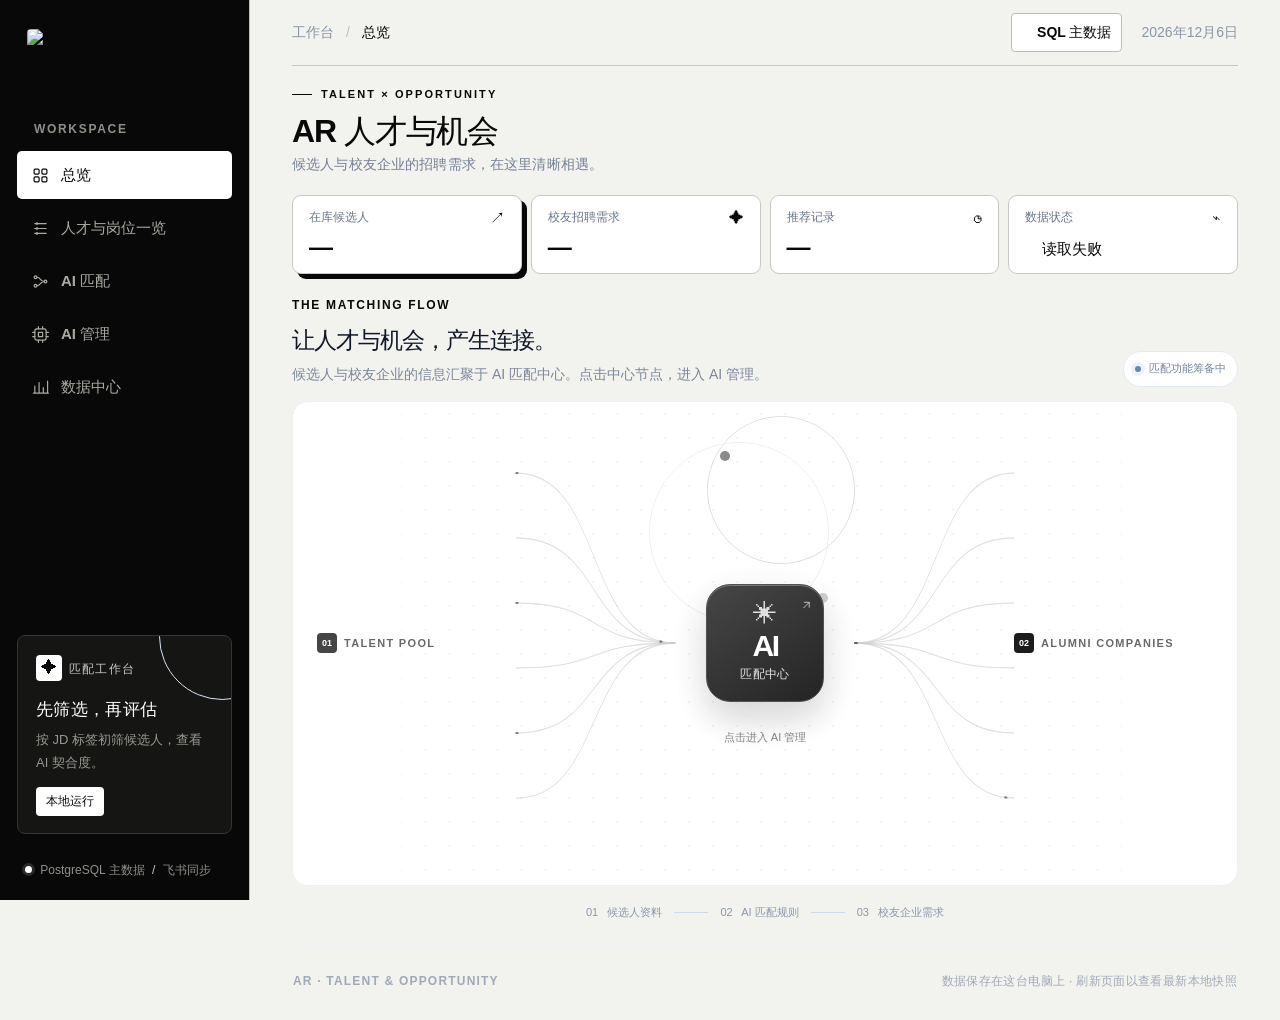
==== commit 5a07a11b: "完善本地 SQL 存储与 AI 匹配流程" ====
--- a/web/index.html
+++ b/web/index.html
@@ -5,13 +5,13 @@
   <meta name="viewport" content="width=device-width, initial-scale=1">
   <meta name="theme-color" content="#ffffff">
   <title>TALENT · 人才与机会</title>
-  <meta name="description" content="在本地浏览飞书多维表格中的候选人与校友招聘需求。">
+  <meta name="description" content="浏览 PostgreSQL 主库中的候选人与校友招聘需求。">
   <link rel="icon" href="talent-wordmark.svg?v=1" type="image/svg+xml">
   <link rel="stylesheet" href="styles.css">
-  <link rel="stylesheet" href="theme.css">
-  <script src="data.js" defer></script>
+  <link rel="stylesheet" href="theme.css?v=29">
   <script src="app.js" defer></script>
-  <script src="match.js" defer></script>
+  <script src="accounts.js" defer></script>
+  <script src="match.js?v=29" defer></script>
   <script src="ai_history.js" defer></script>
 </head>
 <body>
@@ -45,12 +45,12 @@
 
       <div class="sidebar-bottom">
         <div class="future-card"><span class="future-icon" aria-hidden="true">✦</span><span class="future-label">匹配工作台</span><strong>先筛选，再评估</strong><p>按 JD 标签初筛候选人，查看 AI 契合度。</p><span class="future-pill">本地运行</span></div>
-        <div class="sidebar-foot"><span class="live-dot"></span> 本地工作台 <span class="foot-separator">/</span> 飞书数据快照</div>
+        <div class="sidebar-foot"><span class="live-dot"></span> PostgreSQL 主数据 <span class="foot-separator">/</span> 飞书同步</div>
       </div>
     </aside>
 
     <main class="main-content" id="mainContent">
-      <header class="topbar"><div class="breadcrumb"><span>工作台</span><span class="breadcrumb-slash">/</span><strong>总览</strong></div><div class="topbar-right"><span class="local-tag"><span class="live-dot"></span> 本地数据</span><span class="today" id="todayLabel"></span></div></header>
+      <header class="topbar"><div class="breadcrumb"><span>工作台</span><span class="breadcrumb-slash">/</span><strong>总览</strong></div><div class="topbar-right"><span class="local-tag"><span class="live-dot"></span> SQL 主数据</span><span class="today" id="todayLabel"></span></div></header>
 
       <div id="overviewView" class="page-view">
       <section class="intro" aria-labelledby="pageTitle">
@@ -81,7 +81,7 @@
 
       <div id="directoryView" class="page-view" hidden>
 
-      <section class="workspace-head" aria-labelledby="workspaceTitle"><div><div class="section-kicker">EXPLORE THE DATA</div><h2 id="workspaceTitle">人才与岗位一览</h2><p>浏览已同步到本地的飞书多维表格内容。</p></div><button class="refresh-button" type="button" id="refreshButton" title="检查飞书是否有更新"><svg viewBox="0 0 24 24" aria-hidden="true"><path d="M20 11a8 8 0 1 0-2 6M20 4v7h-7"/></svg><span class="refresh-label">检查飞书更新</span></button></section>
+      <section class="workspace-head" aria-labelledby="workspaceTitle"><div><div class="section-kicker">EXPLORE THE DATA</div><h2 id="workspaceTitle">人才与岗位一览</h2><p>浏览 PostgreSQL 主库中的候选人与校友招聘需求。</p></div><button class="refresh-button" type="button" id="refreshButton" title="立即与飞书双向同步"><svg viewBox="0 0 24 24" aria-hidden="true"><path d="M20 11a8 8 0 1 0-2 6M20 4v7h-7"/></svg><span class="refresh-label">同步飞书</span></button></section>
 
       <div class="notice" id="missingNotice" role="status" hidden></div>
       <div class="sync-feedback" id="syncFeedback" role="status" hidden></div>
@@ -145,18 +145,38 @@
       <div id="matchView" class="page-view match-view" hidden>
         <section class="section-hero match-hero"><div class="section-kicker">AI MATCHING / JD WORKSPACE</div><h1>岗位匹配<span class="hero-blue-dot">.</span></h1><p id="matchJobLabel">选择一条 JD，先筛选，再对候选人进行 AI 评估。</p></section>
         <div class="match-toolbar"><button id="matchChangeJob" type="button" class="match-quiet-button">← 更换 JD</button><span id="matchJobTagStatus" class="match-toolbar-status">JD 标签待检查</span><button id="matchTagJob" type="button" class="match-outline-button">AI 为此 JD 打标签</button><button id="matchTagCandidates" type="button" class="match-outline-button">检查并补齐候选人标签</button><button id="matchApplyJobTags" type="button" class="match-outline-button">按 JD 标签初筛</button><button id="matchEditTagRules" type="button" class="match-outline-button">编辑标签规则 ↗</button></div>
-        <div id="matchProgress" class="match-progress" role="status" hidden></div>
+        <div id="matchProgress" class="match-progress" role="status" hidden><span id="matchProgressText"></span><button id="matchRefreshStaleData" type="button" class="match-refresh-data" hidden>刷新数据</button></div>
         <details id="matchTagProgressPanel" class="match-tag-progress" hidden><summary>查看打标签进度 <span id="matchTagProgressSummary">尚未开始</span></summary><div class="match-tag-progress-body"><div class="match-tag-progress-track"><progress id="matchTagProgressBar" max="1" value="0"></progress><strong id="matchTagProgressFraction">0 / 0</strong></div><p id="matchTagProgressCurrent">等待开始</p><div class="match-tag-progress-actions"><button id="matchStopTagging" type="button" class="match-stop-button" disabled>停止打标签</button><span>停止后不再请求后续记录；已发出的服务端请求可能仍会完成。</span></div><ol id="matchTagProgressLog" aria-label="打标签记录"></ol></div></details>
         <details id="matchEvalProgressPanel" class="match-tag-progress" hidden><summary>查看 AI 评估进度 <span id="matchEvalProgressSummary">尚未开始</span></summary><div class="match-tag-progress-body"><div class="match-tag-progress-track"><progress id="matchEvalProgressBar" max="1" value="0"></progress><strong id="matchEvalProgressFraction">0 / 0</strong></div><p id="matchEvalProgressCurrent">等待开始</p><div class="match-tag-progress-actions"><button id="matchStopEvaluation" type="button" class="match-stop-button" disabled>停止评估</button><span>停止后不再评估后续候选人；已发出的服务端请求可能仍会完成。</span></div><ol id="matchEvalProgressLog" aria-label="AI 评估记录"></ol></div></details>
         <div class="match-workspace">
-          <aside class="match-filter-card"><div class="match-card-heading"><span class="ai-card-number">01</span><div><h2>代码初筛</h2><p>设置条件，即时从候选人库筛选。</p></div></div><label class="ai-field-label" for="matchKeyword">关键词</label><input id="matchKeyword" class="ai-field" type="search" placeholder="姓名、意向、标签…" autocomplete="off"><div id="matchFilterGroups"></div><button id="matchResetFilters" type="button" class="match-reset-button">清空条件</button><div class="match-filter-note">每类中满足任一标签；不同类别同时满足。未打标签的候选人不会命中标签条件。</div></aside>
-          <section class="match-results-card"><div class="match-results-head"><div><div class="section-kicker">CANDIDATE SHORTLIST</div><h2>初筛结果 <span id="matchCount">0</span></h2><p>先评估，再确认是否推荐给当前 JD；可勾选多人批量操作。</p></div><div class="match-bulk-actions"><button id="matchEvaluate" class="ai-primary-button" type="button">AI 评估所选 <span id="matchSelectedCount">0</span> 人 ↗</button><button id="matchConfirmSelected" class="match-outline-button" type="button">确认推荐所选 <span id="matchConfirmCount">0</span> 人 ↗</button></div></div><div class="match-table-wrap"><table class="match-table"><thead><tr><th><input id="matchSelectAll" type="checkbox" aria-label="全选当前筛选结果"></th><th>候选人</th><th>AI 标签</th><th>契合程度</th><th>评估依据</th><th>推荐</th></tr></thead><tbody id="matchRows"></tbody></table></div><div class="match-results-foot">AI 星级仅供参考。确认推荐后，校友端才会看到该候选人。</div></section>
+          <aside class="match-filter-card"><div class="match-card-heading"><span class="ai-card-number">01</span><div><h2>代码初筛</h2><p>硬性条件自动执行，标签条件可继续调整。</p></div></div><section class="match-hard-panel" aria-labelledby="matchHardTitle"><div class="match-hard-head"><h3 id="matchHardTitle">硬性匹配</h3><span id="matchHardSummary">等待检查</span></div><dl id="matchHardCriteria" class="match-hard-criteria"></dl><details id="matchHardFailures" class="match-hard-failures" hidden><summary id="matchHardFailuresSummary">未通过 0 人</summary><div id="matchHardFailureList"></div></details></section><div id="matchFilterGroups"></div><button id="matchResetFilters" type="button" class="match-reset-button">清空标签条件</button><div class="match-filter-note">硬性条件必须全部满足；标签条件只用于进一步缩小结果。</div></aside>
+          <section class="match-results-card"><div class="match-results-head"><div><div class="section-kicker">CANDIDATE SHORTLIST</div><h2>初筛结果 <span id="matchCount">0</span></h2><p>先通过六项硬性条件，再进入 AI 深度评估；可勾选多人批量操作。</p></div><div class="match-bulk-actions"><button id="matchEvaluate" class="ai-primary-button" type="button">AI 评估所选 <span id="matchSelectedCount">0</span> 人 ↗</button><button id="matchConfirmSelected" class="match-outline-button" type="button">确认推荐所选 <span id="matchConfirmCount">0</span> 人 ↗</button></div></div><div class="match-table-wrap"><table class="match-table"><thead><tr><th><input id="matchSelectAll" type="checkbox" aria-label="全选当前筛选结果"></th><th>候选人</th><th>AI 标签（含 AI 评估岗位）</th><th>契合程度</th><th>评估依据</th><th>推荐</th></tr></thead><tbody id="matchRows"></tbody></table></div><div class="match-results-foot">硬性条件包括地点、出勤方式、岗位类别、岗位方向、到岗日期和每周到岗天数。AI 星级仅供参考。</div></section>
         </div>
       </div>
 
       <div id="dataView" class="page-view data-view" hidden>
-        <section class="section-hero"><div class="section-kicker">DATA CENTER / PROCESS INSIGHTS</div><h1>数据中心<span class="hero-blue-dot">.</span></h1><p>招聘进程中的触达、反馈与结果，将在这里汇总。</p></section>
-        <section class="data-recommendations-card" aria-labelledby="dataRecommendationsTitle"><div class="data-recommendations-head"><div><div class="section-kicker">LIVE RECOMMENDATIONS</div><h2 id="dataRecommendationsTitle">JD 推荐进展</h2><p>按岗位查看确认推荐、感兴趣、面试与录用结果。</p></div><button id="dataRecommendationsRefresh" type="button" class="match-outline-button">刷新状态</button></div><div id="dataRecommendationsStatus" role="status"></div><div id="dataRecommendationsList"></div></section>
+        <section class="section-hero"><div class="section-kicker">DATA CENTER / OPERATIONS</div><h1>数据中心<span class="hero-blue-dot">.</span></h1><p>账号、招聘进展和系统数据，统一从左侧进入管理。</p></section>
+        <div class="data-center-layout">
+          <aside class="data-center-nav" aria-label="数据中心子页面">
+            <button type="button" data-data-page="accounts"><span>账号管理</span><small>查看、新增与删除</small></button>
+            <button type="button" data-data-page="recommendations"><span>招聘进展</span><small>JD 推荐与反馈</small></button>
+            <button type="button" data-data-page="sync"><span>同步与存储</span><small>本地与飞书状态</small></button>
+            <button type="button" data-data-page="audit"><span>操作记录</span><small>管理动作追踪</small></button>
+          </aside>
+          <div class="data-center-content">
+            <section id="dataCenterBlank" class="data-center-blank"><span>DATA CENTER</span><p>从左侧选择一个管理页面</p></section>
+            <section id="dataAccountsPage" class="data-subpage" hidden>
+              <div class="data-page-head"><div><div class="section-kicker">ACCOUNT DIRECTORY</div><h2>账号管理</h2><p>账号以本地 PostgreSQL 为准，并与飞书账号记录保持同步。</p></div><button id="accountCreateOpen" type="button" class="data-primary-button">＋ 新增账号</button></div>
+              <div class="account-summary"><span><strong id="candidateAccountCount">0</strong> 候选人账号</span><i></i><span><strong id="alumniAccountCount">0</strong> 校友账号</span></div>
+              <div class="account-tools"><div class="account-role-filter" role="group" aria-label="账号类型"><button type="button" class="active" data-account-role="all">全部</button><button type="button" data-account-role="candidate">候选人</button><button type="button" data-account-role="alumni">校友</button></div><label class="account-search"><span aria-hidden="true">⌕</span><input id="accountSearch" type="search" placeholder="搜索手机号、姓名或企业" autocomplete="off"></label><button id="accountRefresh" type="button" class="match-outline-button">刷新</button></div>
+              <div id="accountStatus" class="account-status" role="status"></div>
+              <div class="account-table-wrap"><table class="account-table"><thead><tr><th>账号</th><th>类型</th><th>资料</th><th>关联数据</th><th>同步</th><th aria-label="操作"></th></tr></thead><tbody id="accountRows"></tbody></table></div>
+            </section>
+            <section id="dataRecommendationsPage" class="data-subpage" hidden><section class="data-recommendations-card" aria-labelledby="dataRecommendationsTitle"><div class="data-recommendations-head"><div><div class="section-kicker">LIVE RECOMMENDATIONS</div><h2 id="dataRecommendationsTitle">JD 推荐进展</h2><p>按岗位查看确认推荐、感兴趣、面试与录用结果。</p></div><button id="dataRecommendationsRefresh" type="button" class="match-outline-button">刷新状态</button></div><div id="dataRecommendationsStatus" role="status"></div><div id="dataRecommendationsList"></div></section></section>
+            <section id="dataSyncPage" class="data-subpage data-placeholder-page" hidden><span>SYNC & STORAGE</span><h2>同步与存储</h2><p>这里将用于查看 PostgreSQL 主库与飞书同步队列状态。</p></section>
+            <section id="dataAuditPage" class="data-subpage data-placeholder-page" hidden><span>ADMIN ACTIVITY</span><h2>操作记录</h2><p>这里将用于集中查看账号和数据管理操作。</p></section>
+          </div>
+        </div>
       </div>
       <footer class="footer"><span>AR · TALENT & OPPORTUNITY</span><span>数据保存在这台电脑上 · 刷新页面以查看最新本地快照</span></footer>
     </main>
@@ -168,5 +188,9 @@
   <div id="matchLaunchBackdrop" class="prompt-backdrop" hidden></div>
   <section id="matchLaunchModal" class="match-launch-modal" role="dialog" aria-modal="true" aria-labelledby="matchLaunchTitle" hidden><div class="match-launch-inner"><div class="prompt-top"><span class="prompt-mark">✳</span><button id="matchLaunchClose" type="button" class="prompt-close" aria-label="关闭匹配窗口">×</button></div><div class="section-kicker">AI MATCHING / START HERE</div><h2 id="matchLaunchTitle">从一条 JD 开始匹配。</h2><p>确认本次使用的三段提示词，然后进入初筛与深度评估。</p><label class="ai-field-label" for="matchLaunchJob">目标岗位 JD</label><select id="matchLaunchJob" class="ai-field"></select><div class="match-launch-parts"><label for="matchLaunchGlobal"><span>01</span> 公共提示词</label><textarea id="matchLaunchGlobal" class="match-launch-editor" spellcheck="false"></textarea><label for="matchLaunchSpecific"><span>02</span> JD 专属提示词</label><textarea id="matchLaunchSpecific" class="match-launch-editor" spellcheck="false" placeholder="这条岗位特别看重的要求…"></textarea><div class="match-launch-source-title"><span>03</span> 飞书 JD 原文 <small>自动读取 · 只读</small></div><div id="matchLaunchSummary" class="match-launch-summary"></div></div><div class="match-launch-actions"><button id="matchLaunchManage" type="button" class="match-quiet-button">进入 AI 管理 ↗</button><div class="match-launch-right"><span id="matchLaunchSaveStatus" role="status"></span><button id="matchLaunchStart" type="button" class="ai-primary-button">保存并开始匹配 <span aria-hidden="true">↗</span></button></div></div></div></section>
 
+  <dialog id="accountCreateDialog" class="account-dialog"><form id="accountCreateForm" method="dialog"><div class="account-dialog-head"><div><span>NEW ACCOUNT</span><h2>新增账号</h2></div><button type="button" data-account-close="accountCreateDialog" aria-label="关闭">×</button></div><label>账号类型<select id="accountCreateRole" required><option value="candidate">候选人</option><option value="alumni">校友</option></select></label><label>手机号<input id="accountCreatePhone" type="tel" inputmode="numeric" maxlength="11" placeholder="11 位中国大陆手机号" required></label><label>初始密码<input id="accountCreatePassword" type="password" minlength="5" maxlength="200" autocomplete="new-password" placeholder="至少 5 位" required></label><p class="account-dialog-note">候选人登录后填写个人资料；校友登录后填写企业资料并新增岗位。</p><div id="accountCreateStatus" class="account-dialog-status" role="status"></div><div class="account-dialog-actions"><button type="button" class="match-outline-button" data-account-close="accountCreateDialog">取消</button><button type="submit" class="data-primary-button">创建账号</button></div></form></dialog>
+  <dialog id="accountDeleteDialog" class="account-dialog account-delete-dialog"><form id="accountDeleteForm" method="dialog"><input id="accountDeleteId" type="hidden"><input id="accountDeleteRole" type="hidden"><div class="account-dialog-head"><div><span>DELETE ACCOUNT</span><h2>确认删除账号</h2></div><button type="button" data-account-close="accountDeleteDialog" aria-label="关闭">×</button></div><p id="accountDeleteSummary" class="account-delete-summary"></p><div id="accountDeleteImpact" class="account-delete-impact"></div><label>输入完整手机号确认<input id="accountDeletePhone" type="tel" inputmode="numeric" maxlength="11" autocomplete="off" required></label><div id="accountDeleteStatus" class="account-dialog-status" role="status"></div><div class="account-dialog-actions"><button type="button" class="match-outline-button" data-account-close="accountDeleteDialog">取消</button><button type="submit" class="account-danger-button">删除账号及关联数据</button></div></form></dialog>
+
+  <dialog id="matchEvaluationReuseDialog" class="match-reuse-dialog" aria-labelledby="matchEvaluationReuseTitle"><form method="dialog"><div class="match-reuse-head"><div><span>AI EVALUATION</span><h2 id="matchEvaluationReuseTitle">沿用已有评估？</h2></div><button type="submit" value="cancel" class="match-reuse-close" aria-label="关闭">×</button></div><p id="matchEvaluationReuseSummary" class="match-reuse-summary"></p><div class="match-reuse-note"><strong>已有结果不会自动覆盖。</strong><span>你可以保留它们，只评估尚未分析的候选人；也可以对本次所选人员全部重新调用 AI。</span></div><div class="match-reuse-actions"><button type="submit" value="refresh" class="match-reuse-secondary"><span>重新评估全部</span><small>忽略已有结果，重新调用 AI</small></button><button type="submit" value="reuse" class="match-reuse-primary"><span>沿用已有结果</span><small>仅评估其余候选人</small></button></div></form></dialog>
 </body>
 </html>
--- a/web/theme.css
+++ b/web/theme.css
@@ -476,9 +476,14 @@
 .match-outline-button { padding: 9px 11px; border: 1px solid #d8e3f1; border-radius: 7px; background: #fff; color: #315f9e; font-size: 10px; font-weight: 700; }
 .match-outline-button:hover { border-color: #8eadd5; background: #f7faff; }
 .match-outline-button:disabled { opacity: .5; cursor: wait; }
-.match-progress { margin-bottom: 16px; padding: 11px 14px; border: 1px solid #dce8f6; border-radius: 8px; background: #f3f7fc; color: #315f91; font-size: 11px; line-height: 1.6; }
+.match-progress { margin-bottom: 16px; padding: 11px 14px; border: 1px solid #dce8f6; border-radius: 8px; background: #f3f7fc; color: #315f91; font-size: 11px; line-height: 1.6; display: flex; align-items: center; justify-content: space-between; gap: 14px; }
 .match-progress.error { border-color: #eeded4; background: #fff9f5; color: #a35b41; }
 .match-progress[hidden] { display: none; }
+.match-refresh-data { flex: 0 0 auto; min-height: 36px; padding: 7px 13px; border: 1px solid currentColor; background: #fff; color: inherit; font-size: 13px; font-weight: 700; white-space: nowrap; }
+.match-refresh-data:hover:not(:disabled) { background: #fff1e8; }
+.match-refresh-data:disabled { opacity: .55; cursor: wait; }
+.match-refresh-data[hidden] { display: none; }
+@media (max-width: 700px) { .match-progress { align-items: stretch; flex-direction: column; } .match-refresh-data { width: 100%; } }
 .match-tag-progress { margin: 0 0 16px; border: 1px solid #dbe6f4; border-radius: 10px; background: #fff; box-shadow: 0 5px 16px #1c385508; }
 .match-tag-progress[hidden] { display: none; }
 .match-tag-progress summary { display: flex; align-items: center; gap: 10px; padding: 13px 16px; color: #244a80; font-size: 11px; font-weight: 750; cursor: pointer; list-style: none; }
@@ -512,6 +517,23 @@
 .match-reset-button { width: 100%; margin-top: 25px; padding: 9px; border: 1px solid #e1e8f1; border-radius: 7px; background: #fff; color: #5e7697; font-size: 10px; font-weight: 700; }
 .match-reset-button:hover { background: #f6f9fd; }
 .match-filter-note { margin-top: 13px; color: #a0aab7; font-size: 10px; line-height: 1.6; }
+.match-hard-panel { margin: 0 0 20px; padding: 14px; border: 1px solid #c9c9c4; border-radius: 6px; background: #f7f7f4; }
+.match-hard-head { display: flex; align-items: center; justify-content: space-between; gap: 10px; margin-bottom: 11px; }
+.match-hard-head h3 { margin: 0; color: #080808; font-size: 15px; }
+.match-hard-head span { color: #5f625f; font-size: 13px; font-weight: 650; text-align: right; }
+.match-hard-criteria { display: grid; gap: 0; margin: 0; }
+.match-hard-criterion { display: grid; grid-template-columns: 82px minmax(0, 1fr); gap: 8px; padding: 8px 0; border-top: 1px solid #ddddda; }
+.match-hard-criterion:first-child { border-top: 0; }
+.match-hard-criterion dt, .match-hard-criterion dd { margin: 0; font-size: 14px; line-height: 1.45; }
+.match-hard-criterion dt { color: #686863; }
+.match-hard-criterion dd { color: #111; font-weight: 650; overflow-wrap: anywhere; }
+.match-hard-criterion dd.is-empty { color: #a13f31; }
+.match-hard-failures { margin-top: 11px; border-top: 1px solid #c9c9c4; }
+.match-hard-failures summary { padding-top: 11px; color: #8d3428; cursor: pointer; font-size: 14px; font-weight: 700; }
+.match-hard-failure { display: grid; gap: 3px; padding: 9px 0; border-bottom: 1px solid #ddddda; }
+.match-hard-failure:last-child { border-bottom: 0; }
+.match-hard-failure strong, .match-hard-failure span { font-size: 13px; line-height: 1.45; }
+.match-hard-failure span { color: #777772; }
 .match-results-card { min-width: 0; overflow: hidden; }
 .match-results-head { display: flex; justify-content: space-between; align-items: center; gap: 16px; padding: 22px 24px; border-bottom: 1px solid #edf1f5; }
 .match-results-head h2 { margin: 6px 0 4px; color: #111827; font-size: 21px; letter-spacing: -.03em; }
@@ -713,6 +735,7 @@
 .match-person strong { font-size: 15px; font-weight: 700; }
 .match-person small, .match-table td:nth-child(4) small { color: #74859a; font-size: 12px; }
 .match-reason { line-height: 1.75; }
+.match-assessment-summary{color:#263246;font-weight:600}.match-assessment-summary b{margin-right:4px;color:#315695}.match-assessment-detail{margin-top:8px}.match-assessment-detail>summary{width:max-content;cursor:pointer;color:#315695;font-size:12px;font-weight:800}.match-assessment-detail section{margin-top:10px;padding-top:8px;border-top:1px solid #e0e5eb}.match-assessment-detail section>strong{font-size:12px}.match-assessment-detail ul{display:grid;gap:7px;margin:6px 0 0;padding-left:18px}.match-assessment-detail li{color:#4c596b;font-size:12px;line-height:1.55}.match-assessment-detail li span{color:#7d8997}
 .match-results-foot, .match-filter-note { color: #6f8199; font-size: 13px; }
 
 /* The bulk confirmation is a primary action, visible beside AI evaluation. */
@@ -730,3 +753,20 @@
 .sidebar .brand{padding-left:10px}.sidebar img.brand-mark{width:145px;height:36px;border-radius:4px;filter:none;box-shadow:none}.sidebar .brand:hover img.brand-mark{filter:none;transform:translateY(-1px)}
 @media(max-width:600px){.sidebar img.brand-mark{width:104px;height:26px}.sidebar .brand{padding-left:0}}
 @media (max-width: 700px) { .section-hero h1 { font-size: 36px; } .match-results-head h2 { font-size: 21px; } }
+
+/* Data center shell and account administration */
+.data-center-layout{display:grid;grid-template-columns:230px minmax(0,1fr);min-height:620px;border-top:1px solid #c9c9c4}
+.data-center-nav{padding:24px 20px 24px 0;border-right:1px solid #c9c9c4;display:flex;flex-direction:column;gap:7px}
+.data-center-nav button{border:1px solid transparent;background:transparent;padding:14px 15px;text-align:left;color:#5f5f5a;display:grid;gap:4px}
+.data-center-nav button:hover{border-color:#c9c9c4;background:#fff;color:#080808}
+.data-center-nav button.active{border-color:#080808;background:#080808;color:#fff}
+.data-center-nav button span{font-size:16px;font-weight:700}.data-center-nav button small{font-size:12px;color:inherit;opacity:.65}
+.data-center-content{min-width:0;padding:24px 0 30px 28px}.data-center-blank{min-height:520px;display:grid;place-content:center;text-align:center;color:#aaa9a3}.data-center-blank span{font-size:11px;letter-spacing:.2em;font-weight:700}.data-center-blank p{font-size:15px;margin:11px 0}.data-subpage[hidden],.data-center-blank[hidden]{display:none!important}
+.data-page-head{display:flex;align-items:flex-start;justify-content:space-between;gap:24px;margin-bottom:20px}.data-page-head h2{margin:7px 0 8px;font-size:31px;letter-spacing:-.04em}.data-page-head p{margin:0;color:#6f6f69;font-size:14px}.data-primary-button,.account-danger-button{border:1px solid #080808;background:#080808;color:#fff;min-height:44px;padding:10px 17px;font-weight:700}.data-primary-button:hover{background:#30302e}.account-danger-button{border-color:#a9342c;background:#a9342c}.account-danger-button:hover{background:#85281f}
+.account-summary{display:flex;gap:13px;align-items:center;padding:13px 0;border-block:1px solid #d8d8d3;font-size:14px;color:#666660}.account-summary strong{color:#080808;font-size:19px;margin-right:4px}.account-summary i{width:3px;height:3px;background:#080808;border-radius:50%}
+.account-tools{display:flex;align-items:center;gap:10px;margin:16px 0}.account-role-filter{display:flex;padding:3px;background:#e8e8e4;border:1px solid #d2d2cd}.account-role-filter button{border:0;background:transparent;padding:8px 12px;font-weight:700;color:#686863}.account-role-filter button.active{background:#fff;color:#080808;box-shadow:0 1px 3px #0001}.account-search{margin:0;min-width:250px;flex:1;display:flex;align-items:center;border:1px solid #c9c9c4;background:#fff;padding-left:12px}.account-search input{border:0;outline:0;width:100%;padding:10px;background:transparent}.account-status{min-height:22px;color:#777771;font-size:13px}
+.account-table-wrap{overflow:auto;border:1px solid #c9c9c4;background:#fff}.account-table{width:100%;border-collapse:collapse;min-width:850px}.account-table th{background:#e9e9e5;color:#5f5f59;padding:12px 14px;text-align:left;font-size:13px}.account-table td{padding:15px 14px;border-top:1px solid #e1e1dc;font-size:14px;vertical-align:middle}.account-table td:first-child strong,.account-table td:nth-child(3) strong{display:block;color:#080808}.account-table td small{display:block;margin-top:5px;color:#85857f;max-width:300px}.account-role,.account-sync{display:inline-flex;padding:6px 9px;border:1px solid #c9c9c4;background:#f6f6f3;font-size:12px;font-weight:700}.account-role-alumni{background:#080808;color:#fff;border-color:#080808}.account-sync-pending{border-color:#d6a145;background:#fff6df}.account-sync-failed{border-color:#ca746c;background:#fff0ee;color:#8f2e27}.account-delete-button{border:1px solid #c9c9c4;background:#fff;padding:8px 12px;font-weight:700}.account-delete-button:hover{border-color:#a9342c;color:#a9342c}.account-empty{padding:45px;text-align:center;color:#777771}.account-empty strong,.account-empty span{display:block}.account-empty span{margin-top:7px;font-size:13px}
+.data-recommendations-card{border-radius:8px;box-shadow:none}.data-placeholder-page{min-height:500px;display:grid;place-content:center;text-align:center;color:#85857f}.data-placeholder-page span{font-size:11px;letter-spacing:.18em;font-weight:700}.data-placeholder-page h2{color:#080808;font-size:28px;margin:10px 0}.data-placeholder-page p{font-size:14px}
+.account-dialog{width:min(520px,calc(100vw - 32px));border:1px solid #080808;padding:0;background:#fff;box-shadow:10px 10px 0 #080808}.account-dialog::backdrop{background:#1119}.account-dialog form{padding:27px}.account-dialog-head{display:flex;justify-content:space-between;align-items:flex-start;margin-bottom:24px}.account-dialog-head span{font-size:11px;letter-spacing:.18em;font-weight:800;color:#696963}.account-dialog-head h2{margin:6px 0 0;font-size:29px}.account-dialog-head button{border:0;background:#ededE9;width:38px;height:38px;font-size:23px}.account-dialog label{display:grid;gap:8px;margin:0 0 17px;font-size:14px;font-weight:700}.account-dialog input,.account-dialog select{width:100%;border:1px solid #bfbfba;background:#fff;padding:12px 13px;outline:0}.account-dialog input:focus,.account-dialog select:focus{border-color:#080808;box-shadow:0 0 0 3px #08080810}.account-dialog-note,.account-delete-summary{color:#676761;font-size:13px;line-height:1.6}.account-delete-summary{font-size:18px;font-weight:700;color:#080808}.account-delete-impact{padding:13px 14px;margin:12px 0 18px;border-left:3px solid #a9342c;background:#fff0ee;color:#7d302a;font-size:13px;line-height:1.6}.account-dialog-status{min-height:22px;color:#a9342c;font-size:13px}.account-dialog-actions{display:flex;justify-content:flex-end;gap:9px;margin-top:10px}
+.match-reuse-dialog{inset:0;width:min(620px,calc(100vw - 32px));margin:auto;padding:0;border:1px solid #080808;border-radius:10px;background:#fff;color:#080808;box-shadow:12px 12px 0 #080808}.match-reuse-dialog::backdrop{background:#08080899;backdrop-filter:blur(3px)}.match-reuse-dialog form{padding:30px}.match-reuse-head{display:flex;align-items:flex-start;justify-content:space-between;gap:20px}.match-reuse-head span{font-size:11px;letter-spacing:.2em;font-weight:800;color:#696963}.match-reuse-head h2{margin:7px 0 0;font-size:31px;letter-spacing:-.04em}.match-reuse-close{width:38px;height:38px;border:0;background:#ededE9;font-size:24px;line-height:1}.match-reuse-close:hover{background:#080808;color:#fff}.match-reuse-summary{margin:25px 0 16px;font-size:18px;font-weight:700;line-height:1.55}.match-reuse-note{display:grid;gap:5px;padding:15px 16px;border-left:3px solid #2f5ba3;background:#f1f5fc;color:#5c6470;font-size:13px;line-height:1.55}.match-reuse-note strong{color:#244b88}.match-reuse-actions{display:grid;grid-template-columns:1fr 1fr;gap:12px;margin-top:25px}.match-reuse-actions button{min-height:76px;padding:13px 15px;text-align:left}.match-reuse-actions button span,.match-reuse-actions button small{display:block}.match-reuse-actions button span{font-size:15px;font-weight:800}.match-reuse-actions button small{margin-top:5px;font-size:11px;line-height:1.35;opacity:.66}.match-reuse-secondary{border:1px solid #bfbfba;background:#fff;color:#080808}.match-reuse-secondary:hover{border-color:#080808;background:#f2f2ef}.match-reuse-primary{border:1px solid #080808;background:#080808;color:#fff}.match-reuse-primary:hover{background:#30302e}@media(max-width:600px){.match-reuse-dialog form{padding:22px}.match-reuse-head h2{font-size:26px}.match-reuse-actions{grid-template-columns:1fr}.match-reuse-summary{font-size:16px}}
+@media(max-width:820px){.data-center-layout{grid-template-columns:1fr}.data-center-nav{border-right:0;border-bottom:1px solid #c9c9c4;padding:12px 0;display:grid;grid-template-columns:repeat(2,minmax(0,1fr))}.data-center-content{padding:20px 0}.account-tools{flex-wrap:wrap}.account-search{order:3;flex-basis:100%}}
